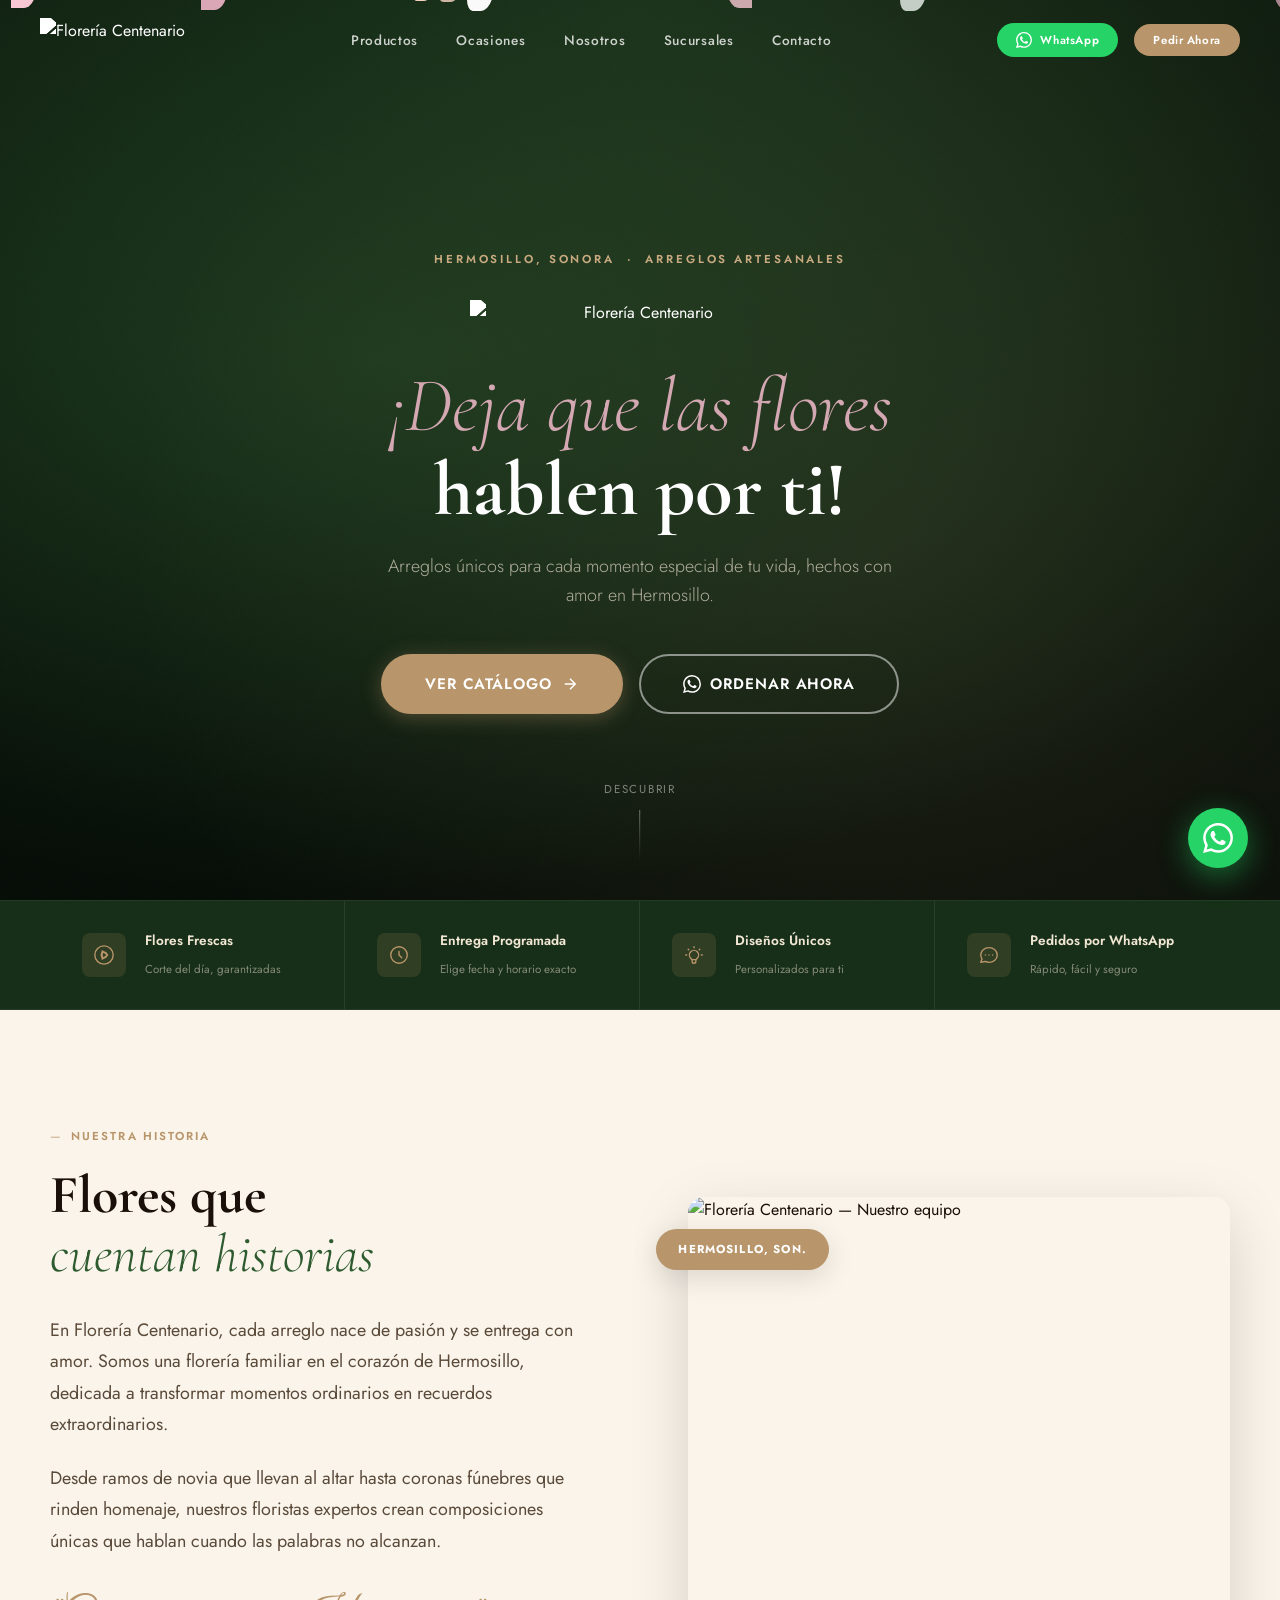
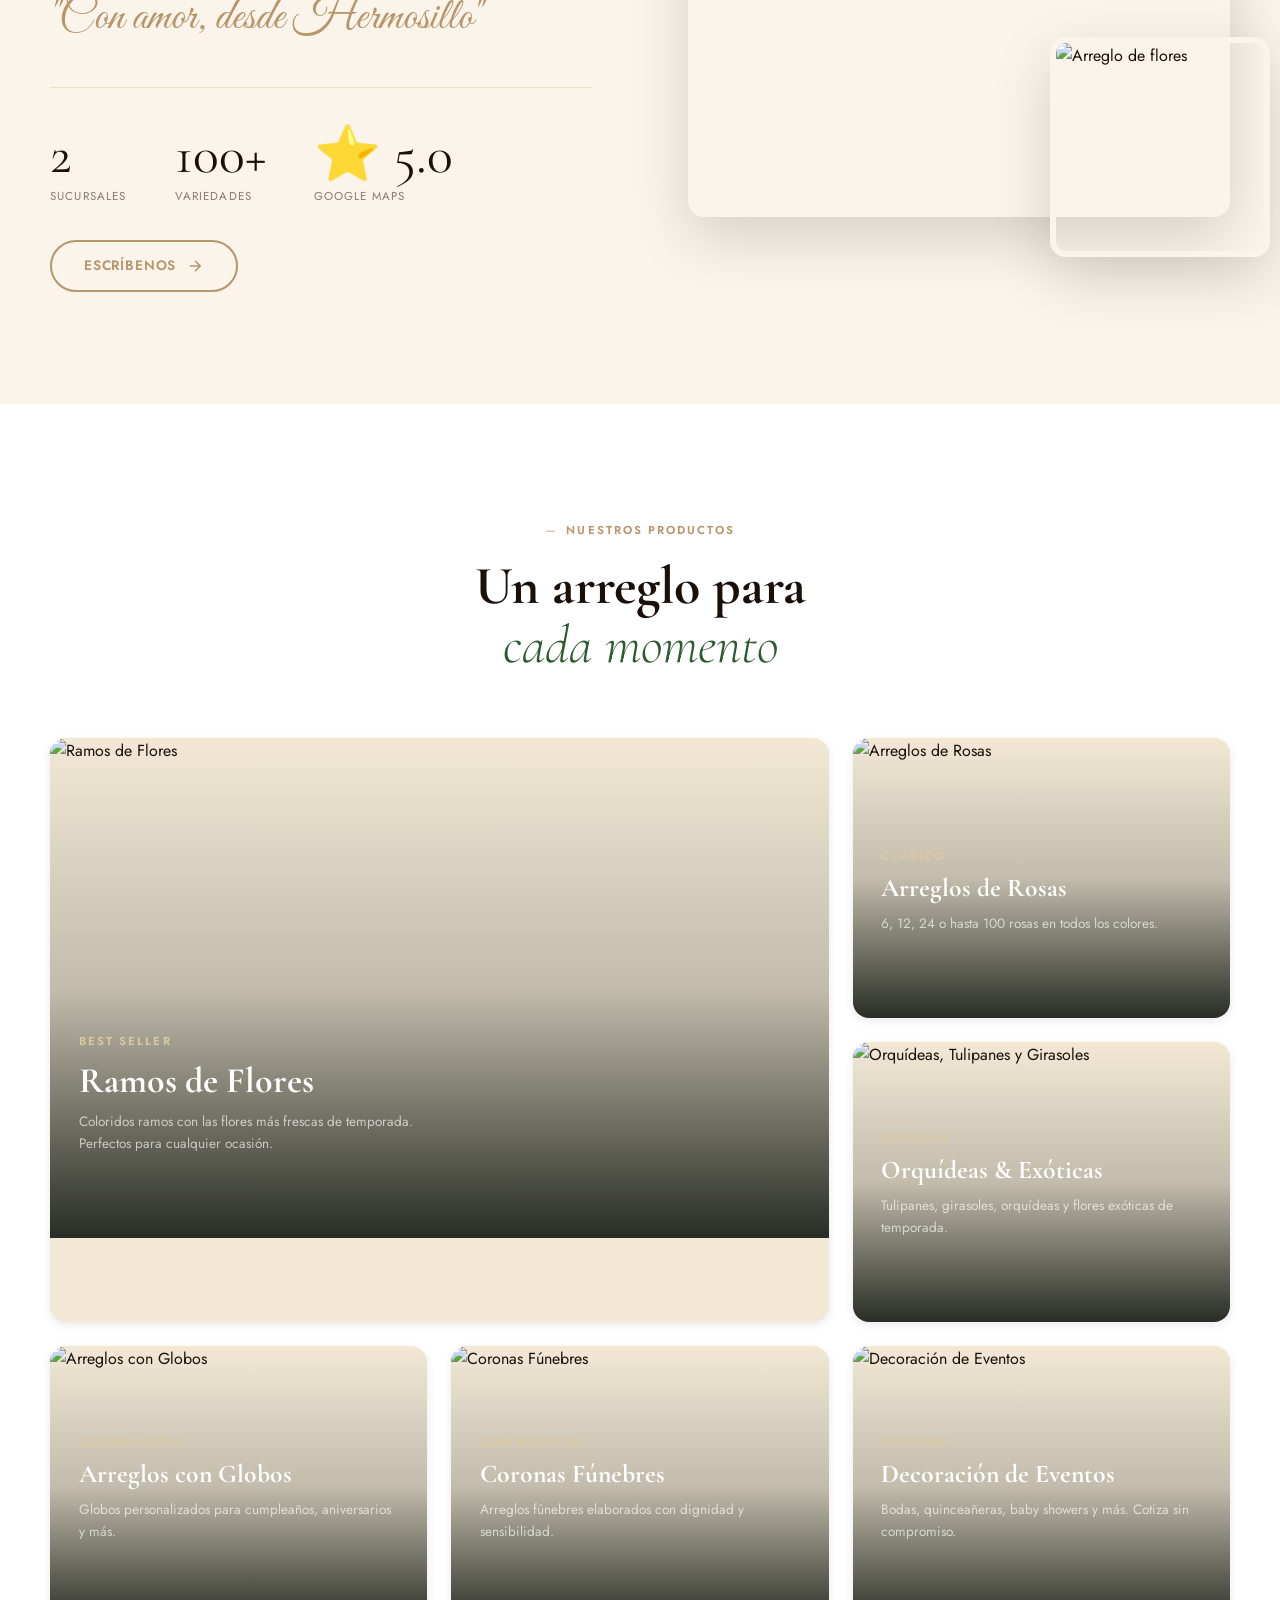
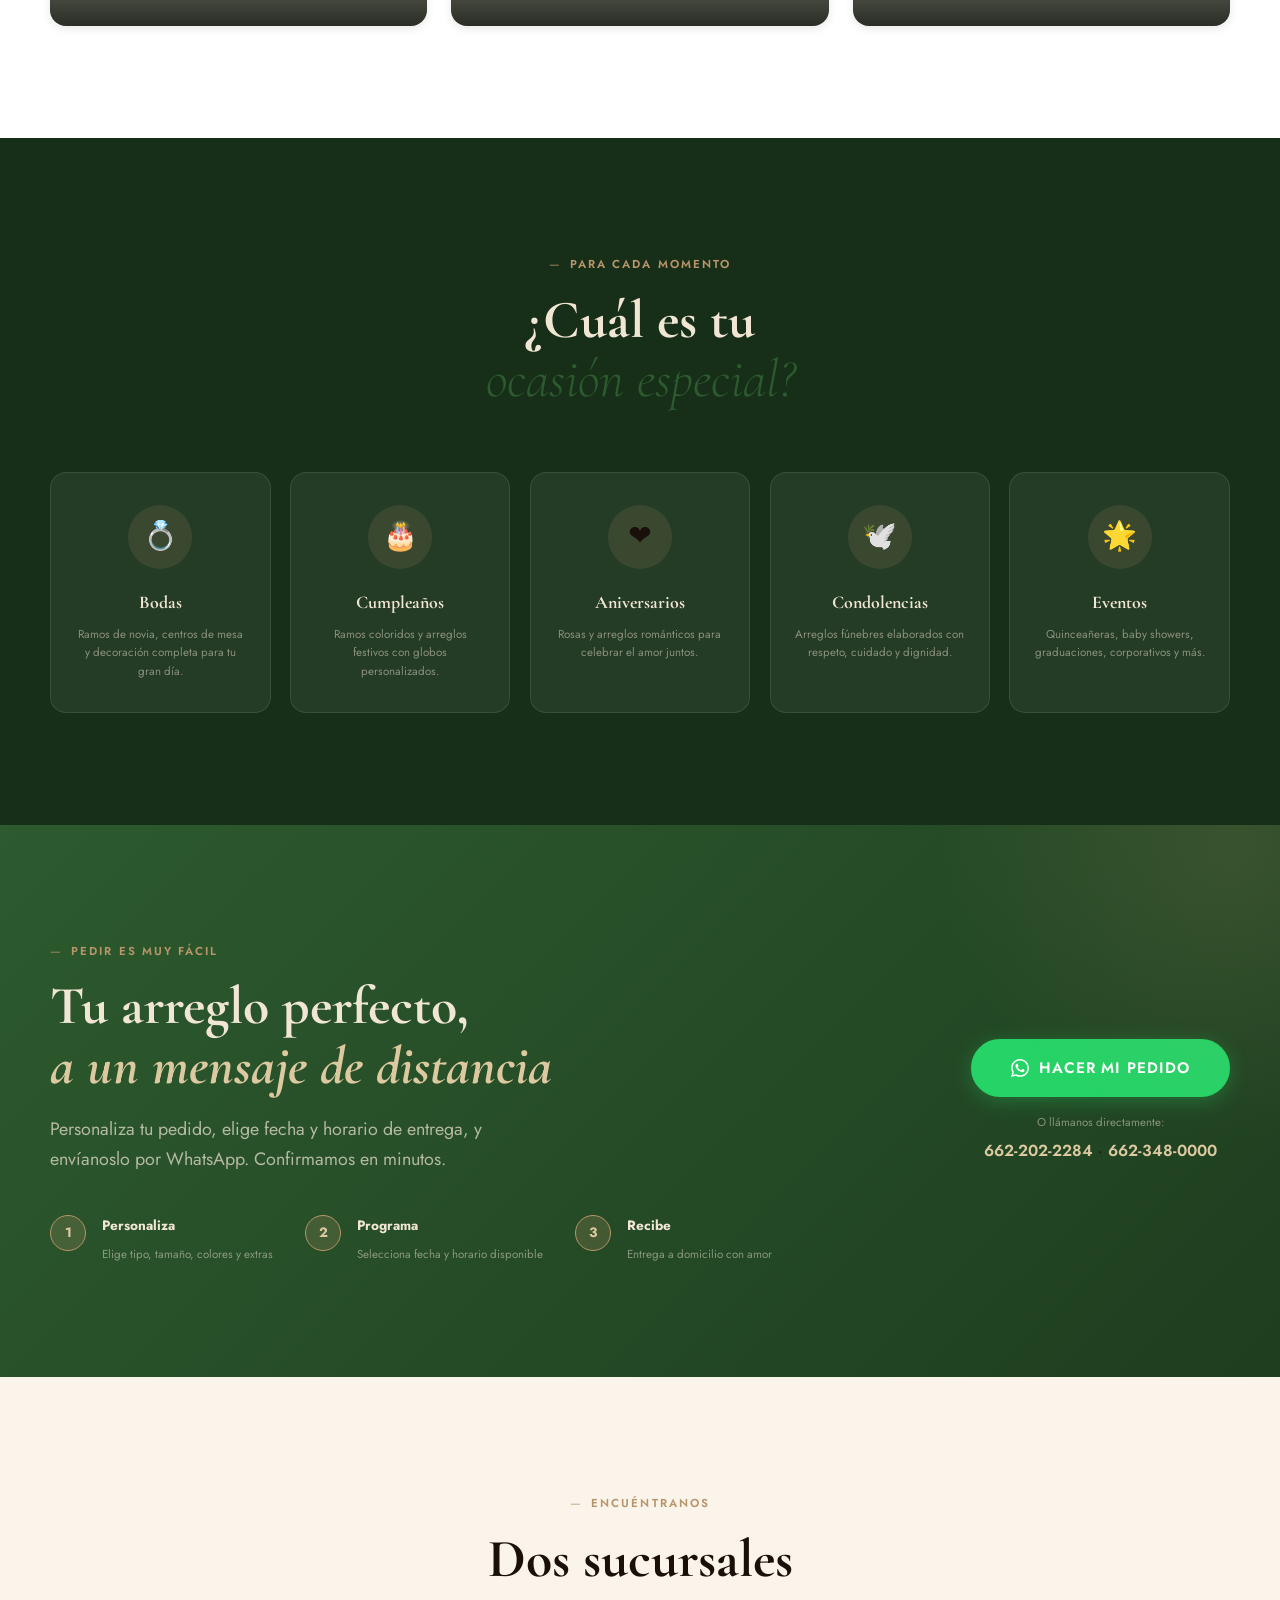
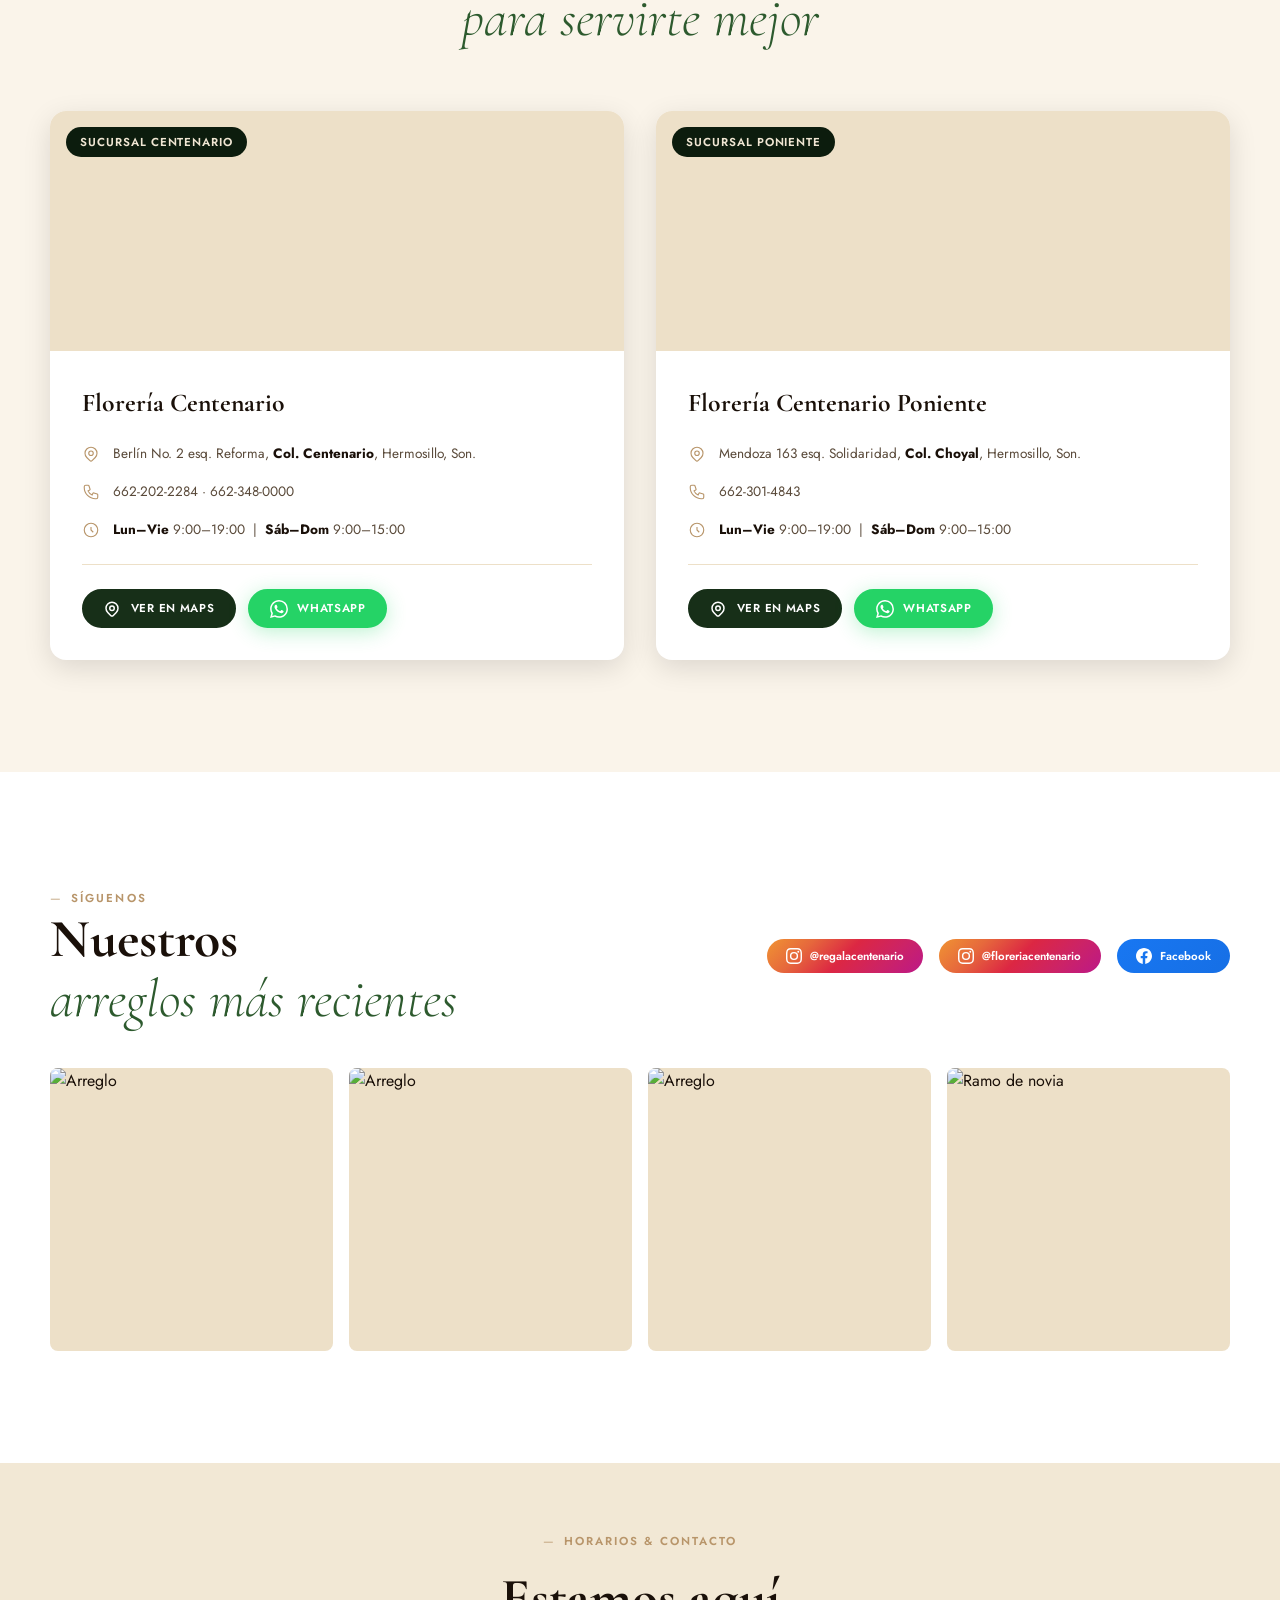
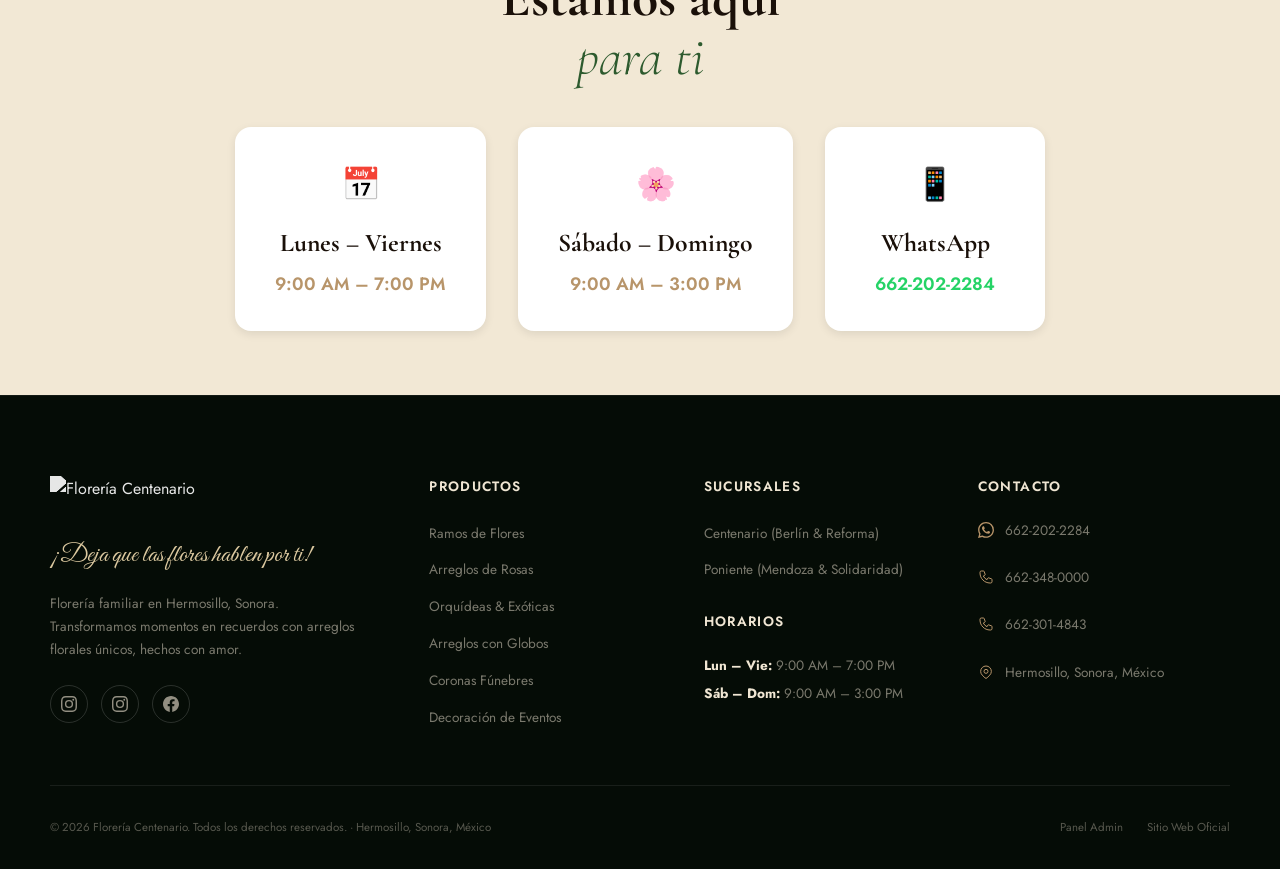
==== index.html @ 74867f80 "Build complete award-quality flower shop website for Florería Centenario Full-featured website for H" ====
<!DOCTYPE html>
<html lang="es">
<head>
  <meta charset="UTF-8">
  <meta name="viewport" content="width=device-width, initial-scale=1.0">
  <meta name="description" content="Florería Centenario — Las flores más hermosas de Hermosillo, Sonora. Ramos, arreglos florales, decoración de eventos y más. ¡Deja que las flores hablen por ti!">
  <meta property="og:title" content="Florería Centenario | Hermosillo, Sonora">
  <meta property="og:description" content="¡Deja que las flores hablen por ti! Pide tu arreglo por WhatsApp.">
  <meta property="og:image" content="https://floreriacentenario.com/wp-content/uploads/2025/05/Floreria-logo-NEGRO1-e1752784226134.png">
  <title>Florería Centenario | Hermosillo, Sonora · ¡Deja que las flores hablen por ti!</title>
  <link rel="preconnect" href="https://fonts.googleapis.com">
  <link rel="preconnect" href="https://fonts.gstatic.com" crossorigin>
  <link href="https://fonts.googleapis.com/css2?family=Cormorant+Garamond:ital,wght@0,300;0,400;0,500;0,600;1,300;1,400;1,500&family=Jost:wght@300;400;500;600&family=Great+Vibes&display=swap" rel="stylesheet">
  <link rel="stylesheet" href="assets/css/style.css">
  <link rel="stylesheet" href="assets/css/admin-panel.css">
</head>
<body>

<!-- ══ LOADER ══════════════════════════════════════════════════ -->
<div id="loader">
  <svg class="loader-flower" viewBox="-60 -60 120 120" xmlns="http://www.w3.org/2000/svg">
    <g>
      <ellipse cx="0" cy="-32" rx="10" ry="22" fill="#d4a8b2" opacity=".9" transform="rotate(0)"/>
      <ellipse cx="0" cy="-32" rx="10" ry="22" fill="#c49098" opacity=".85" transform="rotate(60)"/>
      <ellipse cx="0" cy="-32" rx="10" ry="22" fill="#d4a8b2" opacity=".9" transform="rotate(120)"/>
      <ellipse cx="0" cy="-32" rx="10" ry="22" fill="#c49098" opacity=".85" transform="rotate(180)"/>
      <ellipse cx="0" cy="-32" rx="10" ry="22" fill="#d4a8b2" opacity=".9" transform="rotate(240)"/>
      <ellipse cx="0" cy="-32" rx="10" ry="22" fill="#c49098" opacity=".85" transform="rotate(300)"/>
      <circle cx="0" cy="0" r="14" fill="#b8956a"/>
      <circle cx="0" cy="0" r="8" fill="#dcc9a0"/>
    </g>
  </svg>
  <p class="loader-text">Florería Centenario</p>
  <p class="loader-sub">Hermosillo, Sonora</p>
</div>

<!-- ══ MOBILE MENU ═════════════════════════════════════════════ -->
<div class="mobile-menu" id="mobile-menu">
  <nav>
    <a href="#catalog">Productos</a>
    <a href="#occasions">Ocasiones</a>
    <a href="#about">Nosotros</a>
    <a href="#locations">Sucursales</a>
    <a href="#contact">Contacto</a>
  </nav>
  <div class="mobile-menu-footer">
    <a href="https://wa.me/526622022284?text=¡Hola!%20Me%20gustaría%20hacer%20un%20pedido%20🌸" target="_blank" class="btn btn-wa">
      <svg viewBox="0 0 24 24" fill="currentColor"><path d="M17.472 14.382c-.297-.149-1.758-.867-2.03-.967-.273-.099-.471-.148-.67.15-.197.297-.767.966-.94 1.164-.173.199-.347.223-.644.075-.297-.15-1.255-.463-2.39-1.475-.883-.788-1.48-1.761-1.653-2.059-.173-.297-.018-.458.13-.606.134-.133.298-.347.446-.52.149-.174.198-.298.298-.497.099-.198.05-.371-.025-.52-.075-.149-.669-1.612-.916-2.207-.242-.579-.487-.5-.669-.51-.173-.008-.371-.01-.57-.01-.198 0-.52.074-.792.372-.272.297-1.04 1.016-1.04 2.479 0 1.462 1.065 2.875 1.213 3.074.149.198 2.096 3.2 5.077 4.487.709.306 1.262.489 1.694.625.712.227 1.36.195 1.871.118.571-.085 1.758-.719 2.006-1.413.248-.694.248-1.289.173-1.413-.074-.124-.272-.198-.57-.347m-5.421 7.403h-.004a9.87 9.87 0 01-5.031-1.378l-.361-.214-3.741.982.998-3.648-.235-.374a9.86 9.86 0 01-1.51-5.26c.001-5.45 4.436-9.884 9.888-9.884 2.64 0 5.122 1.03 6.988 2.898a9.825 9.825 0 012.893 6.994c-.003 5.45-4.437 9.884-9.885 9.884m8.413-18.297A11.815 11.815 0 0012.05 0C5.495 0 .16 5.335.157 11.892c0 2.096.547 4.142 1.588 5.945L.057 24l6.305-1.654a11.882 11.882 0 005.683 1.448h.005c6.554 0 11.89-5.335 11.893-11.893a11.821 11.821 0 00-3.48-8.413z"/></svg>
      Ordenar por WhatsApp
    </a>
  </div>
</div>

<!-- ══ NAVIGATION ══════════════════════════════════════════════ -->
<nav id="navbar">
  <a href="#hero" class="nav-brand">
    <img src="https://floreriacentenario.com/wp-content/uploads/2025/05/Floreria-logo-NEGRO1-e1752784226134.png"
         alt="Florería Centenario" class="nav-logo">
  </a>
  <ul class="nav-menu">
    <li><a href="#catalog">Productos</a></li>
    <li><a href="#occasions">Ocasiones</a></li>
    <li><a href="#about">Nosotros</a></li>
    <li><a href="#locations">Sucursales</a></li>
    <li><a href="#contact">Contacto</a></li>
  </ul>
  <div class="nav-actions">
    <a href="https://wa.me/526622022284?text=¡Hola!%20Me%20gustaría%20hacer%20un%20pedido%20🌸" target="_blank" class="nav-wa">
      <svg viewBox="0 0 24 24" fill="currentColor" width="16" height="16"><path d="M17.472 14.382c-.297-.149-1.758-.867-2.03-.967-.273-.099-.471-.148-.67.15-.197.297-.767.966-.94 1.164-.173.199-.347.223-.644.075-.297-.15-1.255-.463-2.39-1.475-.883-.788-1.48-1.761-1.653-2.059-.173-.297-.018-.458.13-.606.134-.133.298-.347.446-.52.149-.174.198-.298.298-.497.099-.198.05-.371-.025-.52-.075-.149-.669-1.612-.916-2.207-.242-.579-.487-.5-.669-.51-.173-.008-.371-.01-.57-.01-.198 0-.52.074-.792.372-.272.297-1.04 1.016-1.04 2.479 0 1.462 1.065 2.875 1.213 3.074.149.198 2.096 3.2 5.077 4.487.709.306 1.262.489 1.694.625.712.227 1.36.195 1.871.118.571-.085 1.758-.719 2.006-1.413.248-.694.248-1.289.173-1.413-.074-.124-.272-.198-.57-.347m-5.421 7.403h-.004a9.87 9.87 0 01-5.031-1.378l-.361-.214-3.741.982.998-3.648-.235-.374a9.86 9.86 0 01-1.51-5.26c.001-5.45 4.436-9.884 9.888-9.884 2.64 0 5.122 1.03 6.988 2.898a9.825 9.825 0 012.893 6.994c-.003 5.45-4.437 9.884-9.885 9.884m8.413-18.297A11.815 11.815 0 0012.05 0C5.495 0 .16 5.335.157 11.892c0 2.096.547 4.142 1.588 5.945L.057 24l6.305-1.654a11.882 11.882 0 005.683 1.448h.005c6.554 0 11.89-5.335 11.893-11.893a11.821 11.821 0 00-3.48-8.413z"/></svg>
      WhatsApp
    </a>
    <button class="nav-order-btn" onclick="openOrderModal('ramos')">Pedir Ahora</button>
    <button class="nav-hamburger" id="nav-hamburger" aria-label="Menú">
      <span></span><span></span><span></span>
    </button>
  </div>
</nav>

<!-- ══ HERO ════════════════════════════════════════════════════ -->
<section id="hero">
  <div class="hero-gradient"></div>
  <div class="hero-noise"></div>
  <div id="petals-canvas"></div>
  <div class="hero-content">
    <p class="hero-eyebrow">Hermosillo, Sonora &nbsp;·&nbsp; Arreglos Artesanales</p>
    <img src="https://floreriacentenario.com/wp-content/uploads/2025/05/Floreria-logo-NEGRO1-e1752784226134.png"
         alt="Florería Centenario" class="hero-logo">
    <h1 class="hero-tagline">
      <em>¡Deja que las flores</em><br>
      hablen por ti!
    </h1>
    <p class="hero-sub">Arreglos únicos para cada momento especial de tu vida, hechos con amor en Hermosillo.</p>
    <div class="hero-ctas">
      <a href="#catalog" class="btn btn-primary btn-lg">
        Ver Catálogo
        <svg viewBox="0 0 24 24" fill="none" stroke="currentColor" stroke-width="2"><path d="M5 12h14M12 5l7 7-7 7"/></svg>
      </a>
      <button onclick="openOrderModal('ramos')" class="btn btn-outline btn-lg">
        <svg viewBox="0 0 24 24" fill="currentColor"><path d="M17.472 14.382c-.297-.149-1.758-.867-2.03-.967-.273-.099-.471-.148-.67.15-.197.297-.767.966-.94 1.164-.173.199-.347.223-.644.075-.297-.15-1.255-.463-2.39-1.475-.883-.788-1.48-1.761-1.653-2.059-.173-.297-.018-.458.13-.606.134-.133.298-.347.446-.52.149-.174.198-.298.298-.497.099-.198.05-.371-.025-.52-.075-.149-.669-1.612-.916-2.207-.242-.579-.487-.5-.669-.51-.173-.008-.371-.01-.57-.01-.198 0-.52.074-.792.372-.272.297-1.04 1.016-1.04 2.479 0 1.462 1.065 2.875 1.213 3.074.149.198 2.096 3.2 5.077 4.487.709.306 1.262.489 1.694.625.712.227 1.36.195 1.871.118.571-.085 1.758-.719 2.006-1.413.248-.694.248-1.289.173-1.413-.074-.124-.272-.198-.57-.347m-5.421 7.403h-.004a9.87 9.87 0 01-5.031-1.378l-.361-.214-3.741.982.998-3.648-.235-.374a9.86 9.86 0 01-1.51-5.26c.001-5.45 4.436-9.884 9.888-9.884 2.64 0 5.122 1.03 6.988 2.898a9.825 9.825 0 012.893 6.994c-.003 5.45-4.437 9.884-9.885 9.884m8.413-18.297A11.815 11.815 0 0012.05 0C5.495 0 .16 5.335.157 11.892c0 2.096.547 4.142 1.588 5.945L.057 24l6.305-1.654a11.882 11.882 0 005.683 1.448h.005c6.554 0 11.89-5.335 11.893-11.893a11.821 11.821 0 00-3.48-8.413z"/></svg>
        Ordenar Ahora
      </button>
    </div>
  </div>
  <div class="hero-scroll">
    <span>Descubrir</span>
    <div class="scroll-line"></div>
  </div>
</section>

<!-- ══ PROMISE BAR ══════════════════════════════════════════════ -->
<section id="promise">
  <div class="promise-grid container">
    <div class="promise-item" data-reveal="up">
      <div class="promise-icon">
        <svg viewBox="0 0 24 24" fill="none" stroke="currentColor" stroke-width="1.5"><path d="M12 2C6.48 2 2 6.48 2 12s4.48 10 10 10 10-4.48 10-10S17.52 2 12 2zm-2 14.5v-9l6 4.5-6 4.5z" stroke-linecap="round" stroke-linejoin="round"/><circle cx="12" cy="12" r="3"/></svg>
      </div>
      <div class="promise-text">
        <strong>Flores Frescas</strong>
        <span>Corte del día, garantizadas</span>
      </div>
    </div>
    <div class="promise-item" data-reveal="up" data-delay="2">
      <div class="promise-icon">
        <svg viewBox="0 0 24 24" fill="none" stroke="currentColor" stroke-width="1.5"><path d="M12 8v4l3 3m6-3a9 9 0 11-18 0 9 9 0 0118 0z" stroke-linecap="round" stroke-linejoin="round"/></svg>
      </div>
      <div class="promise-text">
        <strong>Entrega Programada</strong>
        <span>Elige fecha y horario exacto</span>
      </div>
    </div>
    <div class="promise-item" data-reveal="up" data-delay="3">
      <div class="promise-icon">
        <svg viewBox="0 0 24 24" fill="none" stroke="currentColor" stroke-width="1.5"><path d="M9.663 17h4.673M12 3v1m6.364 1.636l-.707.707M21 12h-1M4 12H3m3.343-5.657l-.707-.707m2.828 9.9a5 5 0 117.072 0l-.548.547A3.374 3.374 0 0014 18.469V19a2 2 0 11-4 0v-.531c0-.895-.356-1.754-.988-2.386l-.548-.547z" stroke-linecap="round" stroke-linejoin="round"/></svg>
      </div>
      <div class="promise-text">
        <strong>Diseños Únicos</strong>
        <span>Personalizados para ti</span>
      </div>
    </div>
    <div class="promise-item" data-reveal="up" data-delay="4">
      <div class="promise-icon">
        <svg viewBox="0 0 24 24" fill="none" stroke="currentColor" stroke-width="1.5"><path d="M8 12h.01M12 12h.01M16 12h.01M21 12c0 4.418-4.03 8-9 8a9.863 9.863 0 01-4.255-.949L3 20l1.395-3.72C3.512 15.042 3 13.574 3 12c0-4.418 4.03-8 9-8s9 3.582 9 8z" stroke-linecap="round" stroke-linejoin="round"/></svg>
      </div>
      <div class="promise-text">
        <strong>Pedidos por WhatsApp</strong>
        <span>Rápido, fácil y seguro</span>
      </div>
    </div>
  </div>
</section>

<!-- ══ ABOUT ════════════════════════════════════════════════════ -->
<section id="about">
  <div class="container">
    <div class="about-inner">
      <div class="about-text">
        <span class="eyebrow" data-reveal="up">Nuestra Historia</span>
        <h2 class="about-title" data-reveal="up" data-delay="2">
          Flores que<br><em>cuentan historias</em>
        </h2>
        <p class="about-body" data-reveal="up" data-delay="3">
          En Florería Centenario, cada arreglo nace de pasión y se entrega con amor. Somos una florería familiar en el corazón de Hermosillo, dedicada a transformar momentos ordinarios en recuerdos extraordinarios.
        </p>
        <p class="about-body" data-reveal="up" data-delay="4">
          Desde ramos de novia que llevan al altar hasta coronas fúnebres que rinden homenaje, nuestros floristas expertos crean composiciones únicas que hablan cuando las palabras no alcanzan.
        </p>
        <p class="about-quote" data-reveal="up" data-delay="5">"Con amor, desde Hermosillo"</p>
        <div class="stats-row" data-reveal="up" data-delay="6">
          <div class="stat-item">
            <span class="stat-num">2</span>
            <span class="stat-label">Sucursales</span>
          </div>
          <div class="stat-item">
            <span class="stat-num">100+</span>
            <span class="stat-label">Variedades</span>
          </div>
          <div class="stat-item">
            <span class="stat-num">⭐ 5.0</span>
            <span class="stat-label">Google Maps</span>
          </div>
        </div>
        <a href="https://wa.me/526622022284?text=¡Hola!%20Me%20gustaría%20saber%20más%20de%20Florería%20Centenario" target="_blank"
           class="btn btn-ghost" style="margin-top:2rem" data-reveal="up" data-delay="6">
          Escríbenos
          <svg viewBox="0 0 24 24" fill="none" stroke="currentColor" stroke-width="2"><path d="M5 12h14M12 5l7 7-7 7"/></svg>
        </a>
      </div>
      <div class="about-image-wrap" data-reveal="right">
        <img src="https://source.unsplash.com/featured/600x720/?florist,flowers,shop"
             alt="Florería Centenario — Nuestro equipo" class="about-img-main">
        <div class="about-badge">Hermosillo, Son.</div>
        <img src="https://source.unsplash.com/featured/300x300/?rose,bouquet,pink"
             alt="Arreglo de flores" class="about-img-accent">
      </div>
    </div>
  </div>
</section>

<!-- ══ CATALOG ══════════════════════════════════════════════════ -->
<section id="catalog">
  <div class="container">
    <div class="section-header">
      <span class="eyebrow" data-reveal="fade">Nuestros Productos</span>
      <h2 class="section-title" data-reveal="up" data-delay="2">
        Un arreglo para<br><em>cada momento</em>
      </h2>
    </div>
    <div class="catalog-grid">

      <!-- Featured: Ramos -->
      <div class="catalog-card featured" data-reveal="scale">
        <div class="card-img-wrap">
          <img src="https://source.unsplash.com/featured/900x900/?colorful,flower,bouquet"
               alt="Ramos de Flores" loading="lazy">
          <div class="card-overlay">
            <span class="card-cat">Best Seller</span>
            <h3 class="card-title">Ramos de Flores</h3>
            <p class="card-desc">Coloridos ramos con las flores más frescas de temporada. Perfectos para cualquier ocasión.</p>
            <button class="card-cta" data-order-product="ramos">
              Personalizar & Ordenar
              <svg viewBox="0 0 24 24" fill="none" stroke="currentColor" stroke-width="2"><path d="M5 12h14M12 5l7 7-7 7"/></svg>
            </button>
          </div>
        </div>
      </div>

      <!-- Rosas -->
      <div class="catalog-card" data-reveal="up" data-delay="2">
        <div class="card-img-wrap">
          <img src="https://source.unsplash.com/featured/600x600/?red,roses,romantic"
               alt="Arreglos de Rosas" loading="lazy">
          <div class="card-overlay">
            <span class="card-cat">Clásico</span>
            <h3 class="card-title">Arreglos de Rosas</h3>
            <p class="card-desc">6, 12, 24 o hasta 100 rosas en todos los colores.</p>
            <button class="card-cta" data-order-product="rosas">
              Personalizar & Ordenar
              <svg viewBox="0 0 24 24" fill="none" stroke="currentColor" stroke-width="2"><path d="M5 12h14M12 5l7 7-7 7"/></svg>
            </button>
          </div>
        </div>
      </div>

      <!-- Exóticas -->
      <div class="catalog-card" data-reveal="up" data-delay="3">
        <div class="card-img-wrap">
          <img src="https://source.unsplash.com/featured/600x600/?orchid,tulip,sunflower"
               alt="Orquídeas, Tulipanes y Girasoles" loading="lazy">
          <div class="card-overlay">
            <span class="card-cat">Especial</span>
            <h3 class="card-title">Orquídeas & Exóticas</h3>
            <p class="card-desc">Tulipanes, girasoles, orquídeas y flores exóticas de temporada.</p>
            <button class="card-cta" data-order-product="exoticas">
              Personalizar & Ordenar
              <svg viewBox="0 0 24 24" fill="none" stroke="currentColor" stroke-width="2"><path d="M5 12h14M12 5l7 7-7 7"/></svg>
            </button>
          </div>
        </div>
      </div>

      <!-- Globos -->
      <div class="catalog-card" data-reveal="up" data-delay="2">
        <div class="card-img-wrap">
          <img src="https://source.unsplash.com/featured/600x600/?balloon,flowers,celebration"
               alt="Arreglos con Globos" loading="lazy">
          <div class="card-overlay">
            <span class="card-cat">Celebración</span>
            <h3 class="card-title">Arreglos con Globos</h3>
            <p class="card-desc">Globos personalizados para cumpleaños, aniversarios y más.</p>
            <button class="card-cta" data-order-product="globos">
              Personalizar & Ordenar
              <svg viewBox="0 0 24 24" fill="none" stroke="currentColor" stroke-width="2"><path d="M5 12h14M12 5l7 7-7 7"/></svg>
            </button>
          </div>
        </div>
      </div>

      <!-- Coronas -->
      <div class="catalog-card" data-reveal="up" data-delay="3">
        <div class="card-img-wrap">
          <img src="https://source.unsplash.com/featured/600x600/?white,flowers,wreath,memorial"
               alt="Coronas Fúnebres" loading="lazy">
          <div class="card-overlay">
            <span class="card-cat">Con respeto</span>
            <h3 class="card-title">Coronas Fúnebres</h3>
            <p class="card-desc">Arreglos fúnebres elaborados con dignidad y sensibilidad.</p>
            <button class="card-cta" data-order-product="coronas">
              Personalizar & Ordenar
              <svg viewBox="0 0 24 24" fill="none" stroke="currentColor" stroke-width="2"><path d="M5 12h14M12 5l7 7-7 7"/></svg>
            </button>
          </div>
        </div>
      </div>

      <!-- Eventos -->
      <div class="catalog-card" data-reveal="up" data-delay="4">
        <div class="card-img-wrap">
          <img src="https://source.unsplash.com/featured/600x600/?wedding,flowers,decoration,event"
               alt="Decoración de Eventos" loading="lazy">
          <div class="card-overlay">
            <span class="card-cat">Eventos</span>
            <h3 class="card-title">Decoración de Eventos</h3>
            <p class="card-desc">Bodas, quinceañeras, baby showers y más. Cotiza sin compromiso.</p>
            <button class="card-cta" data-order-product="eventos">
              Personalizar & Ordenar
              <svg viewBox="0 0 24 24" fill="none" stroke="currentColor" stroke-width="2"><path d="M5 12h14M12 5l7 7-7 7"/></svg>
            </button>
          </div>
        </div>
      </div>

    </div><!-- /catalog-grid -->
  </div>
</section>

<!-- ══ OCCASIONS ════════════════════════════════════════════════ -->
<section id="occasions">
  <div class="container">
    <div class="section-header">
      <span class="eyebrow" data-reveal="fade">Para cada momento</span>
      <h2 class="section-title" data-reveal="up" data-delay="2">
        ¿Cuál es tu<br><em>ocasión especial?</em>
      </h2>
    </div>
    <div class="occasions-grid">
      <div class="occasion-card" data-reveal="up" data-delay="1" onclick="openOrderModal('ramos')">
        <div class="occasion-icon">💍</div>
        <h3 class="occasion-title">Bodas</h3>
        <p class="occasion-desc">Ramos de novia, centros de mesa y decoración completa para tu gran día.</p>
      </div>
      <div class="occasion-card" data-reveal="up" data-delay="2" onclick="openOrderModal('ramos')">
        <div class="occasion-icon">🎂</div>
        <h3 class="occasion-title">Cumpleaños</h3>
        <p class="occasion-desc">Ramos coloridos y arreglos festivos con globos personalizados.</p>
      </div>
      <div class="occasion-card" data-reveal="up" data-delay="3" onclick="openOrderModal('rosas')">
        <div class="occasion-icon">❤️</div>
        <h3 class="occasion-title">Aniversarios</h3>
        <p class="occasion-desc">Rosas y arreglos románticos para celebrar el amor juntos.</p>
      </div>
      <div class="occasion-card" data-reveal="up" data-delay="4" onclick="openOrderModal('coronas')">
        <div class="occasion-icon">🕊️</div>
        <h3 class="occasion-title">Condolencias</h3>
        <p class="occasion-desc">Arreglos fúnebres elaborados con respeto, cuidado y dignidad.</p>
      </div>
      <div class="occasion-card" data-reveal="up" data-delay="5" onclick="openOrderModal('eventos')">
        <div class="occasion-icon">🌟</div>
        <h3 class="occasion-title">Eventos</h3>
        <p class="occasion-desc">Quinceañeras, baby showers, graduaciones, corporativos y más.</p>
      </div>
    </div>
  </div>
</section>

<!-- ══ ORDER CTA ════════════════════════════════════════════════ -->
<section id="order-cta">
  <div class="container">
    <div class="order-cta-inner">
      <div class="order-cta-text">
        <span class="eyebrow" data-reveal="up">Pedir es muy fácil</span>
        <h2 class="order-cta-title" data-reveal="up" data-delay="2">
          Tu arreglo perfecto,<br><em>a un mensaje de distancia</em>
        </h2>
        <p class="order-cta-body" data-reveal="up" data-delay="3">
          Personaliza tu pedido, elige fecha y horario de entrega, y envíanoslo por WhatsApp. Confirmamos en minutos.
        </p>
        <div class="order-steps" data-reveal="up" data-delay="4">
          <div class="order-step">
            <div class="step-num">1</div>
            <div class="step-text">
              <strong>Personaliza</strong>
              <span>Elige tipo, tamaño, colores y extras</span>
            </div>
          </div>
          <div class="order-step">
            <div class="step-num">2</div>
            <div class="step-text">
              <strong>Programa</strong>
              <span>Selecciona fecha y horario disponible</span>
            </div>
          </div>
          <div class="order-step">
            <div class="step-num">3</div>
            <div class="step-text">
              <strong>Recibe</strong>
              <span>Entrega a domicilio con amor</span>
            </div>
          </div>
        </div>
      </div>
      <div class="order-cta-action" data-reveal="scale" data-delay="3">
        <button onclick="openOrderModal('ramos')" class="btn btn-wa">
          <svg viewBox="0 0 24 24" fill="currentColor" width="20" height="20"><path d="M17.472 14.382c-.297-.149-1.758-.867-2.03-.967-.273-.099-.471-.148-.67.15-.197.297-.767.966-.94 1.164-.173.199-.347.223-.644.075-.297-.15-1.255-.463-2.39-1.475-.883-.788-1.48-1.761-1.653-2.059-.173-.297-.018-.458.13-.606.134-.133.298-.347.446-.52.149-.174.198-.298.298-.497.099-.198.05-.371-.025-.52-.075-.149-.669-1.612-.916-2.207-.242-.579-.487-.5-.669-.51-.173-.008-.371-.01-.57-.01-.198 0-.52.074-.792.372-.272.297-1.04 1.016-1.04 2.479 0 1.462 1.065 2.875 1.213 3.074.149.198 2.096 3.2 5.077 4.487.709.306 1.262.489 1.694.625.712.227 1.36.195 1.871.118.571-.085 1.758-.719 2.006-1.413.248-.694.248-1.289.173-1.413-.074-.124-.272-.198-.57-.347m-5.421 7.403h-.004a9.87 9.87 0 01-5.031-1.378l-.361-.214-3.741.982.998-3.648-.235-.374a9.86 9.86 0 01-1.51-5.26c.001-5.45 4.436-9.884 9.888-9.884 2.64 0 5.122 1.03 6.988 2.898a9.825 9.825 0 012.893 6.994c-.003 5.45-4.437 9.884-9.885 9.884m8.413-18.297A11.815 11.815 0 0012.05 0C5.495 0 .16 5.335.157 11.892c0 2.096.547 4.142 1.588 5.945L.057 24l6.305-1.654a11.882 11.882 0 005.683 1.448h.005c6.554 0 11.89-5.335 11.893-11.893a11.821 11.821 0 00-3.48-8.413z"/></svg>
          Hacer mi Pedido
        </button>
        <div class="order-phones">
          <p>O llámanos directamente:</p>
          <a href="tel:+526622022284">662-202-2284</a> · <a href="tel:+526623480000">662-348-0000</a>
        </div>
      </div>
    </div>
  </div>
</section>

<!-- ══ LOCATIONS ════════════════════════════════════════════════ -->
<section id="locations">
  <div class="container">
    <div class="section-header">
      <span class="eyebrow" data-reveal="fade">Encuéntranos</span>
      <h2 class="section-title" data-reveal="up" data-delay="2">
        Dos sucursales<br><em>para servirte mejor</em>
      </h2>
    </div>
    <div class="locations-grid">

      <!-- Sucursal Centenario -->
      <div class="location-card" data-reveal="left">
        <div class="location-map">
          <span class="location-tag">Sucursal Centenario</span>
          <iframe
            src="https://www.google.com/maps?q=Berlín+2+esquina+Reforma,+Colonia+Centenario,+Hermosillo,+Sonora&output=embed"
            title="Florería Centenario — Sucursal Centenario"
            allowfullscreen loading="lazy"
            referrerpolicy="no-referrer-when-downgrade">
          </iframe>
        </div>
        <div class="location-body">
          <h3 class="location-name">Florería Centenario</h3>
          <div class="location-detail">
            <svg viewBox="0 0 24 24" fill="none" stroke="currentColor" stroke-width="1.5"><path d="M17.657 16.657L13.414 20.9a1.998 1.998 0 01-2.827 0l-4.244-4.243a8 8 0 1111.314 0z"/><path d="M15 11a3 3 0 11-6 0 3 3 0 016 0z"/></svg>
            <span>Berlín No. 2 esq. Reforma, <strong>Col. Centenario</strong>, Hermosillo, Son.</span>
          </div>
          <div class="location-detail">
            <svg viewBox="0 0 24 24" fill="none" stroke="currentColor" stroke-width="1.5"><path d="M3 5a2 2 0 012-2h3.28a1 1 0 01.948.684l1.498 4.493a1 1 0 01-.502 1.21l-2.257 1.13a11.042 11.042 0 005.516 5.516l1.13-2.257a1 1 0 011.21-.502l4.493 1.498a1 1 0 01.684.949V19a2 2 0 01-2 2h-1C9.716 21 3 14.284 3 6V5z"/></svg>
            <span><a href="tel:+526622022284">662-202-2284</a> · <a href="tel:+526623480000">662-348-0000</a></span>
          </div>
          <div class="location-detail">
            <svg viewBox="0 0 24 24" fill="none" stroke="currentColor" stroke-width="1.5"><path d="M12 8v4l3 3m6-3a9 9 0 11-18 0 9 9 0 0118 0z"/></svg>
            <span><strong>Lun–Vie</strong> 9:00–19:00 &nbsp;|&nbsp; <strong>Sáb–Dom</strong> 9:00–15:00</span>
          </div>
          <div class="location-actions">
            <a href="https://maps.google.com/?q=Berlín+2+esquina+Reforma,+Colonia+Centenario,+Hermosillo,+Sonora"
               target="_blank" class="btn btn-dark btn-sm">
              <svg viewBox="0 0 24 24" fill="none" stroke="currentColor" stroke-width="2" width="14" height="14"><path d="M17.657 16.657L13.414 20.9a1.998 1.998 0 01-2.827 0l-4.244-4.243a8 8 0 1111.314 0z"/><path d="M15 11a3 3 0 11-6 0 3 3 0 016 0z"/></svg>
              Ver en Maps
            </a>
            <a href="https://wa.me/526622022284?text=¡Hola!%20Estoy%20cerca%20de%20la%20sucursal%20Centenario%20y%20me%20gustaría%20hacer%20un%20pedido%20🌸"
               target="_blank" class="btn btn-wa btn-sm">
              <svg viewBox="0 0 24 24" fill="currentColor" width="14" height="14"><path d="M17.472 14.382c-.297-.149-1.758-.867-2.03-.967-.273-.099-.471-.148-.67.15-.197.297-.767.966-.94 1.164-.173.199-.347.223-.644.075-.297-.15-1.255-.463-2.39-1.475-.883-.788-1.48-1.761-1.653-2.059-.173-.297-.018-.458.13-.606.134-.133.298-.347.446-.52.149-.174.198-.298.298-.497.099-.198.05-.371-.025-.52-.075-.149-.669-1.612-.916-2.207-.242-.579-.487-.5-.669-.51-.173-.008-.371-.01-.57-.01-.198 0-.52.074-.792.372-.272.297-1.04 1.016-1.04 2.479 0 1.462 1.065 2.875 1.213 3.074.149.198 2.096 3.2 5.077 4.487.709.306 1.262.489 1.694.625.712.227 1.36.195 1.871.118.571-.085 1.758-.719 2.006-1.413.248-.694.248-1.289.173-1.413-.074-.124-.272-.198-.57-.347m-5.421 7.403h-.004a9.87 9.87 0 01-5.031-1.378l-.361-.214-3.741.982.998-3.648-.235-.374a9.86 9.86 0 01-1.51-5.26c.001-5.45 4.436-9.884 9.888-9.884 2.64 0 5.122 1.03 6.988 2.898a9.825 9.825 0 012.893 6.994c-.003 5.45-4.437 9.884-9.885 9.884m8.413-18.297A11.815 11.815 0 0012.05 0C5.495 0 .16 5.335.157 11.892c0 2.096.547 4.142 1.588 5.945L.057 24l6.305-1.654a11.882 11.882 0 005.683 1.448h.005c6.554 0 11.89-5.335 11.893-11.893a11.821 11.821 0 00-3.48-8.413z"/></svg>
              WhatsApp
            </a>
          </div>
        </div>
      </div>

      <!-- Sucursal Poniente -->
      <div class="location-card" data-reveal="right">
        <div class="location-map">
          <span class="location-tag">Sucursal Poniente</span>
          <iframe
            src="https://www.google.com/maps?q=Mendoza+163+esquina+Solidaridad,+Colonia+Choyal,+Hermosillo,+Sonora&output=embed"
            title="Florería Centenario — Sucursal Poniente"
            allowfullscreen loading="lazy"
            referrerpolicy="no-referrer-when-downgrade">
          </iframe>
        </div>
        <div class="location-body">
          <h3 class="location-name">Florería Centenario Poniente</h3>
          <div class="location-detail">
            <svg viewBox="0 0 24 24" fill="none" stroke="currentColor" stroke-width="1.5"><path d="M17.657 16.657L13.414 20.9a1.998 1.998 0 01-2.827 0l-4.244-4.243a8 8 0 1111.314 0z"/><path d="M15 11a3 3 0 11-6 0 3 3 0 016 0z"/></svg>
            <span>Mendoza 163 esq. Solidaridad, <strong>Col. Choyal</strong>, Hermosillo, Son.</span>
          </div>
          <div class="location-detail">
            <svg viewBox="0 0 24 24" fill="none" stroke="currentColor" stroke-width="1.5"><path d="M3 5a2 2 0 012-2h3.28a1 1 0 01.948.684l1.498 4.493a1 1 0 01-.502 1.21l-2.257 1.13a11.042 11.042 0 005.516 5.516l1.13-2.257a1 1 0 011.21-.502l4.493 1.498a1 1 0 01.684.949V19a2 2 0 01-2 2h-1C9.716 21 3 14.284 3 6V5z"/></svg>
            <span><a href="tel:+526623014843">662-301-4843</a></span>
          </div>
          <div class="location-detail">
            <svg viewBox="0 0 24 24" fill="none" stroke="currentColor" stroke-width="1.5"><path d="M12 8v4l3 3m6-3a9 9 0 11-18 0 9 9 0 0118 0z"/></svg>
            <span><strong>Lun–Vie</strong> 9:00–19:00 &nbsp;|&nbsp; <strong>Sáb–Dom</strong> 9:00–15:00</span>
          </div>
          <div class="location-actions">
            <a href="https://maps.google.com/?q=Mendoza+163+esquina+Solidaridad,+Colonia+Choyal,+Hermosillo,+Sonora"
               target="_blank" class="btn btn-dark btn-sm">
              <svg viewBox="0 0 24 24" fill="none" stroke="currentColor" stroke-width="2" width="14" height="14"><path d="M17.657 16.657L13.414 20.9a1.998 1.998 0 01-2.827 0l-4.244-4.243a8 8 0 1111.314 0z"/><path d="M15 11a3 3 0 11-6 0 3 3 0 016 0z"/></svg>
              Ver en Maps
            </a>
            <a href="https://wa.me/526622022284?text=¡Hola!%20Estoy%20cerca%20de%20la%20sucursal%20Poniente%20y%20me%20gustaría%20hacer%20un%20pedido%20🌸"
               target="_blank" class="btn btn-wa btn-sm">
              <svg viewBox="0 0 24 24" fill="currentColor" width="14" height="14"><path d="M17.472 14.382c-.297-.149-1.758-.867-2.03-.967-.273-.099-.471-.148-.67.15-.197.297-.767.966-.94 1.164-.173.199-.347.223-.644.075-.297-.15-1.255-.463-2.39-1.475-.883-.788-1.48-1.761-1.653-2.059-.173-.297-.018-.458.13-.606.134-.133.298-.347.446-.52.149-.174.198-.298.298-.497.099-.198.05-.371-.025-.52-.075-.149-.669-1.612-.916-2.207-.242-.579-.487-.5-.669-.51-.173-.008-.371-.01-.57-.01-.198 0-.52.074-.792.372-.272.297-1.04 1.016-1.04 2.479 0 1.462 1.065 2.875 1.213 3.074.149.198 2.096 3.2 5.077 4.487.709.306 1.262.489 1.694.625.712.227 1.36.195 1.871.118.571-.085 1.758-.719 2.006-1.413.248-.694.248-1.289.173-1.413-.074-.124-.272-.198-.57-.347m-5.421 7.403h-.004a9.87 9.87 0 01-5.031-1.378l-.361-.214-3.741.982.998-3.648-.235-.374a9.86 9.86 0 01-1.51-5.26c.001-5.45 4.436-9.884 9.888-9.884 2.64 0 5.122 1.03 6.988 2.898a9.825 9.825 0 012.893 6.994c-.003 5.45-4.437 9.884-9.885 9.884m8.413-18.297A11.815 11.815 0 0012.05 0C5.495 0 .16 5.335.157 11.892c0 2.096.547 4.142 1.588 5.945L.057 24l6.305-1.654a11.882 11.882 0 005.683 1.448h.005c6.554 0 11.89-5.335 11.893-11.893a11.821 11.821 0 00-3.48-8.413z"/></svg>
              WhatsApp
            </a>
          </div>
        </div>
      </div>

    </div>
  </div>
</section>

<!-- ══ GALLERY / SOCIAL ══════════════════════════════════════════ -->
<section id="gallery">
  <div class="container">
    <div class="gallery-header">
      <div>
        <span class="eyebrow" data-reveal="fade">Síguenos</span>
        <h2 class="section-title" style="text-align:left" data-reveal="up" data-delay="2">
          Nuestros<br><em>arreglos más recientes</em>
        </h2>
      </div>
      <div class="gallery-handles" data-reveal="right">
        <a href="https://www.instagram.com/regalacentenario" target="_blank" class="ig-handle">
          <svg viewBox="0 0 24 24" fill="currentColor"><path d="M12 2.163c3.204 0 3.584.012 4.85.07 3.252.148 4.771 1.691 4.919 4.919.058 1.265.069 1.645.069 4.849 0 3.205-.012 3.584-.069 4.849-.149 3.225-1.664 4.771-4.919 4.919-1.266.058-1.644.07-4.85.07-3.204 0-3.584-.012-4.849-.07-3.26-.149-4.771-1.699-4.919-4.92-.058-1.265-.07-1.644-.07-4.849 0-3.204.013-3.583.07-4.849.149-3.227 1.664-4.771 4.919-4.919 1.266-.057 1.645-.069 4.849-.069zM12 0C8.741 0 8.333.014 7.053.072 2.695.272.273 2.69.073 7.052.014 8.333 0 8.741 0 12c0 3.259.014 3.668.072 4.948.2 4.358 2.618 6.78 6.98 6.98C8.333 23.986 8.741 24 12 24c3.259 0 3.668-.014 4.948-.072 4.354-.2 6.782-2.618 6.979-6.98.059-1.28.073-1.689.073-4.948 0-3.259-.014-3.667-.072-4.947-.196-4.354-2.617-6.78-6.979-6.98C15.668.014 15.259 0 12 0zm0 5.838a6.162 6.162 0 100 12.324 6.162 6.162 0 000-12.324zM12 16a4 4 0 110-8 4 4 0 010 8zm6.406-11.845a1.44 1.44 0 100 2.881 1.44 1.44 0 000-2.881z"/></svg>
          @regalacentenario
        </a>
        <a href="https://www.instagram.com/floreriacentenario" target="_blank" class="ig-handle">
          <svg viewBox="0 0 24 24" fill="currentColor"><path d="M12 2.163c3.204 0 3.584.012 4.85.07 3.252.148 4.771 1.691 4.919 4.919.058 1.265.069 1.645.069 4.849 0 3.205-.012 3.584-.069 4.849-.149 3.225-1.664 4.771-4.919 4.919-1.266.058-1.644.07-4.85.07-3.204 0-3.584-.012-4.849-.07-3.26-.149-4.771-1.699-4.919-4.92-.058-1.265-.07-1.644-.07-4.849 0-3.204.013-3.583.07-4.849.149-3.227 1.664-4.771 4.919-4.919 1.266-.057 1.645-.069 4.849-.069zM12 0C8.741 0 8.333.014 7.053.072 2.695.272.273 2.69.073 7.052.014 8.333 0 8.741 0 12c0 3.259.014 3.668.072 4.948.2 4.358 2.618 6.78 6.98 6.98C8.333 23.986 8.741 24 12 24c3.259 0 3.668-.014 4.948-.072 4.354-.2 6.782-2.618 6.979-6.98.059-1.28.073-1.689.073-4.948 0-3.259-.014-3.667-.072-4.947-.196-4.354-2.617-6.78-6.979-6.98C15.668.014 15.259 0 12 0zm0 5.838a6.162 6.162 0 100 12.324 6.162 6.162 0 000-12.324zM12 16a4 4 0 110-8 4 4 0 010 8zm6.406-11.845a1.44 1.44 0 100 2.881 1.44 1.44 0 000-2.881z"/></svg>
          @floreriacentenario
        </a>
        <a href="https://www.facebook.com/regalacentenario/" target="_blank" class="ig-handle" style="background:linear-gradient(135deg,#1877f2,#166fe5)">
          <svg viewBox="0 0 24 24" fill="currentColor"><path d="M24 12.073c0-6.627-5.373-12-12-12s-12 5.373-12 12c0 5.99 4.388 10.954 10.125 11.854v-8.385H7.078v-3.47h3.047V9.43c0-3.007 1.792-4.669 4.533-4.669 1.312 0 2.686.235 2.686.235v2.953H15.83c-1.491 0-1.956.925-1.956 1.874v2.25h3.328l-.532 3.47h-2.796v8.385C19.612 23.027 24 18.062 24 12.073z"/></svg>
          Facebook
        </a>
      </div>
    </div>
    <div class="gallery-grid">
      <div class="gallery-item" data-reveal="scale" data-delay="1">
        <img src="https://source.unsplash.com/featured/400x400/?pink,roses,bouquet" alt="Arreglo" loading="lazy">
        <div class="gallery-item-overlay">
          <svg viewBox="0 0 24 24" fill="currentColor"><path d="M12 2.163c3.204 0 3.584.012 4.85.07..."/></svg>
        </div>
      </div>
      <div class="gallery-item" data-reveal="scale" data-delay="2">
        <img src="https://source.unsplash.com/featured/400x400/?flowers,colorful,arrangement" alt="Arreglo" loading="lazy">
        <div class="gallery-item-overlay"><svg viewBox="0 0 24 24" fill="none" stroke="white" stroke-width="2"><rect x="3" y="3" width="18" height="18" rx="3"/><circle cx="8.5" cy="8.5" r="1.5"/><path d="M21 15l-5-5L5 21"/></svg></div>
      </div>
      <div class="gallery-item" data-reveal="scale" data-delay="3">
        <img src="https://source.unsplash.com/featured/400x400/?sunflower,bouquet,yellow" alt="Arreglo" loading="lazy">
        <div class="gallery-item-overlay"><svg viewBox="0 0 24 24" fill="none" stroke="white" stroke-width="2"><rect x="3" y="3" width="18" height="18" rx="3"/><circle cx="8.5" cy="8.5" r="1.5"/><path d="M21 15l-5-5L5 21"/></svg></div>
      </div>
      <div class="gallery-item" data-reveal="scale" data-delay="4">
        <img src="https://source.unsplash.com/featured/400x400/?wedding,bridal,bouquet" alt="Ramo de novia" loading="lazy">
        <div class="gallery-item-overlay"><svg viewBox="0 0 24 24" fill="none" stroke="white" stroke-width="2"><rect x="3" y="3" width="18" height="18" rx="3"/><circle cx="8.5" cy="8.5" r="1.5"/><path d="M21 15l-5-5L5 21"/></svg></div>
      </div>
    </div>
  </div>
</section>

<!-- ══ CONTACT / HOURS ══════════════════════════════════════════ -->
<section id="contact" style="padding:var(--s-lg) 0;background:var(--cream-dark)">
  <div class="container" style="text-align:center">
    <span class="eyebrow" data-reveal="fade">Horarios & Contacto</span>
    <h2 class="section-title" style="margin:1rem auto 2.5rem" data-reveal="up" data-delay="2">
      Estamos aquí<br><em>para ti</em>
    </h2>
    <div style="display:flex;gap:2rem;justify-content:center;flex-wrap:wrap" data-reveal="up" data-delay="3">
      <div style="background:#fff;padding:2rem 2.5rem;border-radius:var(--r-lg);box-shadow:var(--sh-sm);min-width:220px">
        <div style="font-size:2rem;margin-bottom:.8rem">📅</div>
        <strong style="display:block;font-family:var(--f-serif);font-size:var(--fs-lg);color:var(--text-dark);margin-bottom:.4rem">Lunes – Viernes</strong>
        <span style="color:var(--gold);font-size:var(--fs-md);font-weight:600">9:00 AM – 7:00 PM</span>
      </div>
      <div style="background:#fff;padding:2rem 2.5rem;border-radius:var(--r-lg);box-shadow:var(--sh-sm);min-width:220px">
        <div style="font-size:2rem;margin-bottom:.8rem">🌸</div>
        <strong style="display:block;font-family:var(--f-serif);font-size:var(--fs-lg);color:var(--text-dark);margin-bottom:.4rem">Sábado – Domingo</strong>
        <span style="color:var(--gold);font-size:var(--fs-md);font-weight:600">9:00 AM – 3:00 PM</span>
      </div>
      <div style="background:#fff;padding:2rem 2.5rem;border-radius:var(--r-lg);box-shadow:var(--sh-sm);min-width:220px">
        <div style="font-size:2rem;margin-bottom:.8rem">📱</div>
        <strong style="display:block;font-family:var(--f-serif);font-size:var(--fs-lg);color:var(--text-dark);margin-bottom:.4rem">WhatsApp</strong>
        <a href="https://wa.me/526622022284" target="_blank" style="color:var(--wa-green);font-size:var(--fs-md);font-weight:600">662-202-2284</a>
      </div>
    </div>
  </div>
</section>

<!-- ══ FOOTER ═══════════════════════════════════════════════════ -->
<footer>
  <div class="container">
    <div class="footer-grid">
      <div class="footer-brand">
        <img src="https://floreriacentenario.com/wp-content/uploads/2025/05/Floreria-logo-NEGRO1-e1752784226134.png"
             alt="Florería Centenario" class="footer-logo">
        <p class="footer-tagline">¡Deja que las flores hablen por ti!</p>
        <p class="footer-desc">Florería familiar en Hermosillo, Sonora. Transformamos momentos en recuerdos con arreglos florales únicos, hechos con amor.</p>
        <div class="footer-social">
          <a href="https://www.instagram.com/regalacentenario" target="_blank" aria-label="Instagram @regalacentenario">
            <svg viewBox="0 0 24 24" fill="currentColor"><path d="M12 2.163c3.204 0 3.584.012 4.85.07 3.252.148 4.771 1.691 4.919 4.919.058 1.265.069 1.645.069 4.849 0 3.205-.012 3.584-.069 4.849-.149 3.225-1.664 4.771-4.919 4.919-1.266.058-1.644.07-4.85.07-3.204 0-3.584-.012-4.849-.07-3.26-.149-4.771-1.699-4.919-4.92-.058-1.265-.07-1.644-.07-4.849 0-3.204.013-3.583.07-4.849.149-3.227 1.664-4.771 4.919-4.919 1.266-.057 1.645-.069 4.849-.069zM12 0C8.741 0 8.333.014 7.053.072 2.695.272.273 2.69.073 7.052.014 8.333 0 8.741 0 12c0 3.259.014 3.668.072 4.948.2 4.358 2.618 6.78 6.98 6.98C8.333 23.986 8.741 24 12 24c3.259 0 3.668-.014 4.948-.072 4.354-.2 6.782-2.618 6.979-6.98.059-1.28.073-1.689.073-4.948 0-3.259-.014-3.667-.072-4.947-.196-4.354-2.617-6.78-6.979-6.98C15.668.014 15.259 0 12 0zm0 5.838a6.162 6.162 0 100 12.324 6.162 6.162 0 000-12.324zM12 16a4 4 0 110-8 4 4 0 010 8zm6.406-11.845a1.44 1.44 0 100 2.881 1.44 1.44 0 000-2.881z"/></svg>
          </a>
          <a href="https://www.instagram.com/floreriacentenario" target="_blank" aria-label="Instagram @floreriacentenario">
            <svg viewBox="0 0 24 24" fill="currentColor"><path d="M12 2.163c3.204 0 3.584.012 4.85.07 3.252.148 4.771 1.691 4.919 4.919.058 1.265.069 1.645.069 4.849 0 3.205-.012 3.584-.069 4.849-.149 3.225-1.664 4.771-4.919 4.919-1.266.058-1.644.07-4.85.07-3.204 0-3.584-.012-4.849-.07-3.26-.149-4.771-1.699-4.919-4.92-.058-1.265-.07-1.644-.07-4.849 0-3.204.013-3.583.07-4.849.149-3.227 1.664-4.771 4.919-4.919 1.266-.057 1.645-.069 4.849-.069zM12 0C8.741 0 8.333.014 7.053.072 2.695.272.273 2.69.073 7.052.014 8.333 0 8.741 0 12c0 3.259.014 3.668.072 4.948.2 4.358 2.618 6.78 6.98 6.98C8.333 23.986 8.741 24 12 24c3.259 0 3.668-.014 4.948-.072 4.354-.2 6.782-2.618 6.979-6.98.059-1.28.073-1.689.073-4.948 0-3.259-.014-3.667-.072-4.947-.196-4.354-2.617-6.78-6.979-6.98C15.668.014 15.259 0 12 0zm0 5.838a6.162 6.162 0 100 12.324 6.162 6.162 0 000-12.324zM12 16a4 4 0 110-8 4 4 0 010 8zm6.406-11.845a1.44 1.44 0 100 2.881 1.44 1.44 0 000-2.881z"/></svg>
          </a>
          <a href="https://www.facebook.com/regalacentenario/" target="_blank" aria-label="Facebook">
            <svg viewBox="0 0 24 24" fill="currentColor"><path d="M24 12.073c0-6.627-5.373-12-12-12s-12 5.373-12 12c0 5.99 4.388 10.954 10.125 11.854v-8.385H7.078v-3.47h3.047V9.43c0-3.007 1.792-4.669 4.533-4.669 1.312 0 2.686.235 2.686.235v2.953H15.83c-1.491 0-1.956.925-1.956 1.874v2.25h3.328l-.532 3.47h-2.796v8.385C19.612 23.027 24 18.062 24 12.073z"/></svg>
          </a>
        </div>
      </div>
      <div class="footer-col">
        <h4>Productos</h4>
        <ul>
          <li><a href="#" onclick="openOrderModal('ramos');return false">Ramos de Flores</a></li>
          <li><a href="#" onclick="openOrderModal('rosas');return false">Arreglos de Rosas</a></li>
          <li><a href="#" onclick="openOrderModal('exoticas');return false">Orquídeas & Exóticas</a></li>
          <li><a href="#" onclick="openOrderModal('globos');return false">Arreglos con Globos</a></li>
          <li><a href="#" onclick="openOrderModal('coronas');return false">Coronas Fúnebres</a></li>
          <li><a href="#" onclick="openOrderModal('eventos');return false">Decoración de Eventos</a></li>
        </ul>
      </div>
      <div class="footer-col">
        <h4>Sucursales</h4>
        <ul>
          <li><a href="#locations">Centenario (Berlín & Reforma)</a></li>
          <li><a href="#locations">Poniente (Mendoza & Solidaridad)</a></li>
        </ul>
        <h4 style="margin-top:1.8rem">Horarios</h4>
        <div class="footer-hours">
          <p><strong>Lun – Vie:</strong> 9:00 AM – 7:00 PM</p>
          <p><strong>Sáb – Dom:</strong> 9:00 AM – 3:00 PM</p>
        </div>
      </div>
      <div class="footer-col">
        <h4>Contacto</h4>
        <ul class="footer-contact">
          <li>
            <svg viewBox="0 0 24 24" fill="currentColor"><path d="M17.472 14.382c-.297-.149-1.758-.867-2.03-.967-.273-.099-.471-.148-.67.15-.197.297-.767.966-.94 1.164-.173.199-.347.223-.644.075-.297-.15-1.255-.463-2.39-1.475-.883-.788-1.48-1.761-1.653-2.059-.173-.297-.018-.458.13-.606.134-.133.298-.347.446-.52.149-.174.198-.298.298-.497.099-.198.05-.371-.025-.52-.075-.149-.669-1.612-.916-2.207-.242-.579-.487-.5-.669-.51-.173-.008-.371-.01-.57-.01-.198 0-.52.074-.792.372-.272.297-1.04 1.016-1.04 2.479 0 1.462 1.065 2.875 1.213 3.074.149.198 2.096 3.2 5.077 4.487.709.306 1.262.489 1.694.625.712.227 1.36.195 1.871.118.571-.085 1.758-.719 2.006-1.413.248-.694.248-1.289.173-1.413-.074-.124-.272-.198-.57-.347m-5.421 7.403h-.004a9.87 9.87 0 01-5.031-1.378l-.361-.214-3.741.982.998-3.648-.235-.374a9.86 9.86 0 01-1.51-5.26c.001-5.45 4.436-9.884 9.888-9.884 2.64 0 5.122 1.03 6.988 2.898a9.825 9.825 0 012.893 6.994c-.003 5.45-4.437 9.884-9.885 9.884m8.413-18.297A11.815 11.815 0 0012.05 0C5.495 0 .16 5.335.157 11.892c0 2.096.547 4.142 1.588 5.945L.057 24l6.305-1.654a11.882 11.882 0 005.683 1.448h.005c6.554 0 11.89-5.335 11.893-11.893a11.821 11.821 0 00-3.48-8.413z"/></svg>
            <a href="https://wa.me/526622022284" target="_blank">662-202-2284</a>
          </li>
          <li>
            <svg viewBox="0 0 24 24" fill="none" stroke="currentColor" stroke-width="1.5"><path d="M3 5a2 2 0 012-2h3.28a1 1 0 01.948.684l1.498 4.493a1 1 0 01-.502 1.21l-2.257 1.13a11.042 11.042 0 005.516 5.516l1.13-2.257a1 1 0 011.21-.502l4.493 1.498a1 1 0 01.684.949V19a2 2 0 01-2 2h-1C9.716 21 3 14.284 3 6V5z"/></svg>
            <a href="tel:+526623480000">662-348-0000</a>
          </li>
          <li>
            <svg viewBox="0 0 24 24" fill="none" stroke="currentColor" stroke-width="1.5"><path d="M3 5a2 2 0 012-2h3.28a1 1 0 01.948.684l1.498 4.493a1 1 0 01-.502 1.21l-2.257 1.13a11.042 11.042 0 005.516 5.516l1.13-2.257a1 1 0 011.21-.502l4.493 1.498a1 1 0 01.684.949V19a2 2 0 01-2 2h-1C9.716 21 3 14.284 3 6V5z"/></svg>
            <a href="tel:+526623014843">662-301-4843</a>
          </li>
          <li>
            <svg viewBox="0 0 24 24" fill="none" stroke="currentColor" stroke-width="1.5"><path d="M17.657 16.657L13.414 20.9a1.998 1.998 0 01-2.827 0l-4.244-4.243a8 8 0 1111.314 0z"/><path d="M15 11a3 3 0 11-6 0 3 3 0 016 0z"/></svg>
            <span>Hermosillo, Sonora, México</span>
          </li>
        </ul>
      </div>
    </div>
    <div class="footer-bottom">
      <p class="footer-copy">© 2026 Florería Centenario. Todos los derechos reservados. · Hermosillo, Sonora, México</p>
      <div class="footer-bottom-links">
        <a href="admin.html">Panel Admin</a>
        <a href="https://floreriacentenario.com" target="_blank">Sitio Web Oficial</a>
      </div>
    </div>
  </div>
</footer>

<!-- ══ FLOATING WhatsApp ════════════════════════════════════════ -->
<a href="https://wa.me/526622022284?text=¡Hola!%20Me%20gustaría%20hacer%20un%20pedido%20de%20flores%20🌸"
   target="_blank" class="wa-fab" aria-label="Contactar por WhatsApp">
  <svg viewBox="0 0 24 24" fill="currentColor">
    <path d="M17.472 14.382c-.297-.149-1.758-.867-2.03-.967-.273-.099-.471-.148-.67.15-.197.297-.767.966-.94 1.164-.173.199-.347.223-.644.075-.297-.15-1.255-.463-2.39-1.475-.883-.788-1.48-1.761-1.653-2.059-.173-.297-.018-.458.13-.606.134-.133.298-.347.446-.52.149-.174.198-.298.298-.497.099-.198.05-.371-.025-.52-.075-.149-.669-1.612-.916-2.207-.242-.579-.487-.5-.669-.51-.173-.008-.371-.01-.57-.01-.198 0-.52.074-.792.372-.272.297-1.04 1.016-1.04 2.479 0 1.462 1.065 2.875 1.213 3.074.149.198 2.096 3.2 5.077 4.487.709.306 1.262.489 1.694.625.712.227 1.36.195 1.871.118.571-.085 1.758-.719 2.006-1.413.248-.694.248-1.289.173-1.413-.074-.124-.272-.198-.57-.347m-5.421 7.403h-.004a9.87 9.87 0 01-5.031-1.378l-.361-.214-3.741.982.998-3.648-.235-.374a9.86 9.86 0 01-1.51-5.26c.001-5.45 4.436-9.884 9.888-9.884 2.64 0 5.122 1.03 6.988 2.898a9.825 9.825 0 012.893 6.994c-.003 5.45-4.437 9.884-9.885 9.884m8.413-18.297A11.815 11.815 0 0012.05 0C5.495 0 .16 5.335.157 11.892c0 2.096.547 4.142 1.588 5.945L.057 24l6.305-1.654a11.882 11.882 0 005.683 1.448h.005c6.554 0 11.89-5.335 11.893-11.893a11.821 11.821 0 00-3.48-8.413z"/>
  </svg>
  <span class="wa-fab-tooltip">¡Pide ahora!</span>
</a>

<!-- Back to top -->
<button class="back-to-top" aria-label="Volver arriba">
  <svg viewBox="0 0 24 24" fill="none" stroke="currentColor" stroke-width="2"><path d="M18 15l-6-6-6 6"/></svg>
</button>

<!-- ══ ORDER MODAL ═══════════════════════════════════════════════ -->
<div class="modal-overlay" id="order-modal">
  <div class="modal" role="dialog" aria-modal="true" aria-labelledby="modal-product-title">
    <div class="modal-header">
      <h2 class="modal-title" id="modal-product-title">Personalizar Pedido</h2>
      <button class="modal-close" onclick="closeOrderModal()" aria-label="Cerrar">
        <svg viewBox="0 0 24 24" fill="none" stroke="currentColor" stroke-width="2"><path d="M18 6L6 18M6 6l12 12"/></svg>
      </button>
    </div>
    <div class="modal-progress">
      <div class="progress-steps">
        <div class="step-circle active">1</div>
        <div class="step-line"></div>
        <div class="step-circle">2</div>
        <div class="step-line"></div>
        <div class="step-circle">3</div>
        <div class="step-line"></div>
        <div class="step-circle">4</div>
      </div>
      <div style="display:flex;justify-content:space-between;margin-top:.5rem">
        <span style="font-size:var(--fs-xs);color:var(--text-light)">Arreglo</span>
        <span style="font-size:var(--fs-xs);color:var(--text-light)">Entrega</span>
        <span style="font-size:var(--fs-xs);color:var(--text-light)">Datos</span>
        <span style="font-size:var(--fs-xs);color:var(--text-light)">Confirmar</span>
      </div>
    </div>
    <div class="modal-body">
      <!-- Step 1: Product customization -->
      <div class="modal-step active" id="step1">
        <div id="step1-content"></div>
      </div>
      <!-- Step 2: Delivery schedule -->
      <div class="modal-step" id="step2">
        <div id="step2-content"></div>
      </div>
      <!-- Step 3: Customer info -->
      <div class="modal-step" id="step3">
        <div id="step3-content"></div>
      </div>
      <!-- Step 4: Summary -->
      <div class="modal-step" id="step4">
        <div id="step4-content"></div>
      </div>
    </div>
    <div class="modal-footer">
      <button class="btn-back" id="modal-back" onclick="goBack()" style="display:none">
        <svg viewBox="0 0 24 24" fill="none" stroke="currentColor" stroke-width="2"><path d="M19 12H5M12 5l-7 7 7 7"/></svg>
        Atrás
      </button>
      <div class="modal-actions">
        <button class="btn btn-primary" id="modal-next" onclick="goNext()">
          Continuar
          <svg viewBox="0 0 24 24" fill="none" stroke="currentColor" stroke-width="2"><path d="M5 12h14M12 5l7 7-7 7"/></svg>
        </button>
        <button class="btn btn-wa" id="modal-send" onclick="sendViaWhatsApp()" style="display:none">
          <svg viewBox="0 0 24 24" fill="currentColor" width="18" height="18"><path d="M17.472 14.382c-.297-.149-1.758-.867-2.03-.967-.273-.099-.471-.148-.67.15-.197.297-.767.966-.94 1.164-.173.199-.347.223-.644.075-.297-.15-1.255-.463-2.39-1.475-.883-.788-1.48-1.761-1.653-2.059-.173-.297-.018-.458.13-.606.134-.133.298-.347.446-.52.149-.174.198-.298.298-.497.099-.198.05-.371-.025-.52-.075-.149-.669-1.612-.916-2.207-.242-.579-.487-.5-.669-.51-.173-.008-.371-.01-.57-.01-.198 0-.52.074-.792.372-.272.297-1.04 1.016-1.04 2.479 0 1.462 1.065 2.875 1.213 3.074.149.198 2.096 3.2 5.077 4.487.709.306 1.262.489 1.694.625.712.227 1.36.195 1.871.118.571-.085 1.758-.719 2.006-1.413.248-.694.248-1.289.173-1.413-.074-.124-.272-.198-.57-.347m-5.421 7.403h-.004a9.87 9.87 0 01-5.031-1.378l-.361-.214-3.741.982.998-3.648-.235-.374a9.86 9.86 0 01-1.51-5.26c.001-5.45 4.436-9.884 9.888-9.884 2.64 0 5.122 1.03 6.988 2.898a9.825 9.825 0 012.893 6.994c-.003 5.45-4.437 9.884-9.885 9.884m8.413-18.297A11.815 11.815 0 0012.05 0C5.495 0 .16 5.335.157 11.892c0 2.096.547 4.142 1.588 5.945L.057 24l6.305-1.654a11.882 11.882 0 005.683 1.448h.005c6.554 0 11.89-5.335 11.893-11.893a11.821 11.821 0 00-3.48-8.413z"/></svg>
          Enviar por WhatsApp
        </button>
      </div>
    </div>
  </div>
</div>

<script src="assets/js/availability.js"></script>
<script src="assets/js/app.js"></script>
<!-- Hamburger wiring -->
<script>
  document.getElementById('nav-hamburger').addEventListener('click', () => {
    document.getElementById('nav-hamburger').classList.toggle('open');
    document.getElementById('mobile-menu').classList.toggle('open');
    document.body.style.overflow = document.getElementById('mobile-menu').classList.contains('open') ? 'hidden' : '';
  });
</script>
</body>
</html>
---- assets/css/style.css ----
/* ============================================================
   FLORERÍA CENTENARIO — Main Stylesheet
   Hermosillo, Sonora · ¡Deja que las flores hablen por ti!
   ============================================================ */

/* ── Design Tokens ─────────────────────────────────────────── */
:root {
  /* Dark palette (hero / footer) */
  --forest-deep: #050c06;
  --forest:      #0c1c0d;
  --forest-mid:  #172f18;
  --forest-edge: #1e3e1f;

  /* Brand greens */
  --green:       #2d5a2e;
  --green-mid:   #4a8a45;
  --green-light: #7ab870;

  /* Warm neutral palette */
  --cream:       #faf4ea;
  --cream-dark:  #f2e8d5;
  --warm:        #ede0c8;
  --champagne:   #e0cca8;

  /* Accent colors */
  --gold:        #b8956a;
  --gold-mid:    #c9aa80;
  --gold-light:  #dcc9a0;
  --rose:        #d4a8b2;
  --rose-dark:   #a07880;

  /* Text */
  --text-dark:   #1a1009;
  --text-mid:    #5a4a3a;
  --text-light:  #8a7a6a;
  --text-white:  #fefefe;
  --text-cream:  #f0e6d3;

  /* WhatsApp */
  --wa-green:    #25D366;
  --wa-dark:     #128C7E;

  /* Typography */
  --f-serif:  'Cormorant Garamond', Georgia, serif;
  --f-sans:   'Jost', 'Inter', system-ui, sans-serif;
  --f-script: 'Great Vibes', cursive;

  /* Fluid type scale */
  --fs-xs:   clamp(.72rem,  .85vw,  .82rem);
  --fs-sm:   clamp(.85rem,  1vw,    .95rem);
  --fs-base: clamp(.95rem,  1.1vw,  1.05rem);
  --fs-md:   clamp(1.1rem,  1.4vw,  1.3rem);
  --fs-lg:   clamp(1.4rem,  2vw,    1.8rem);
  --fs-xl:   clamp(1.9rem,  2.8vw,  2.6rem);
  --fs-2xl:  clamp(2.6rem,  4.2vw,  3.8rem);
  --fs-3xl:  clamp(3.6rem,  6vw,    5.5rem);
  --fs-4xl:  clamp(4.5rem,  8vw,    7.5rem);
  --fs-script:clamp(2rem,   3.5vw,  3.2rem);

  /* Spacing */
  --s-xs:  .5rem;
  --s-sm:  1rem;
  --s-md:  2rem;
  --s-lg:  4rem;
  --s-xl:  7rem;
  --s-2xl: 12rem;

  /* Layout */
  --max-w:        1440px;
  --content-w:    1180px;
  --nav-h:        80px;
  --r-sm:         4px;
  --r:            8px;
  --r-lg:         16px;
  --r-xl:         28px;
  --r-full:       9999px;

  /* Shadows */
  --sh-xs:  0 1px 4px rgba(0,0,0,.07);
  --sh-sm:  0 3px 10px rgba(0,0,0,.09);
  --sh-md:  0 8px 28px rgba(0,0,0,.12);
  --sh-lg:  0 20px 60px rgba(0,0,0,.15);
  --sh-xl:  0 40px 100px rgba(0,0,0,.20);
  --sh-glow:0 0 80px rgba(184,149,106,.35);

  /* Easing */
  --ease:       cubic-bezier(.4,0,.2,1);
  --ease-out:   cubic-bezier(0,0,.2,1);
  --ease-spring:cubic-bezier(.34,1.56,.64,1);
}

/* ── Reset ──────────────────────────────────────────────────── */
*,*::before,*::after{box-sizing:border-box;margin:0;padding:0}
html{scroll-behavior:smooth;font-size:16px;-webkit-text-size-adjust:100%}
body{font-family:var(--f-sans);color:var(--text-dark);background:var(--cream);line-height:1.6;overflow-x:hidden}
img{display:block;max-width:100%;height:auto}
a{color:inherit;text-decoration:none}
button{font-family:inherit;cursor:pointer;border:none;background:none}
input,textarea,select{font-family:inherit}
ul,ol{list-style:none}

/* ── Scrollbar ──────────────────────────────────────────────── */
::-webkit-scrollbar{width:6px}
::-webkit-scrollbar-track{background:var(--cream)}
::-webkit-scrollbar-thumb{background:var(--gold);border-radius:3px}

/* ── Selection ──────────────────────────────────────────────── */
::selection{background:var(--rose);color:#fff}

/* ── Utilities ──────────────────────────────────────────────── */
.container{width:min(var(--content-w),calc(100% - 3rem));margin-inline:auto}
.sr-only{position:absolute;width:1px;height:1px;clip:rect(0,0,0,0);overflow:hidden}

/* Reveal animations */
[data-reveal]{opacity:0;transition:opacity .9s var(--ease), transform .9s var(--ease)}
[data-reveal="up"]{transform:translateY(50px)}
[data-reveal="left"]{transform:translateX(-60px)}
[data-reveal="right"]{transform:translateX(60px)}
[data-reveal="scale"]{transform:scale(.92)}
[data-reveal="fade"]{transform:none}
[data-reveal].revealed{opacity:1;transform:none}
[data-delay="1"].revealed{transition-delay:.1s}
[data-delay="2"].revealed{transition-delay:.2s}
[data-delay="3"].revealed{transition-delay:.3s}
[data-delay="4"].revealed{transition-delay:.4s}
[data-delay="5"].revealed{transition-delay:.5s}
[data-delay="6"].revealed{transition-delay:.6s}

/* ── Typography ─────────────────────────────────────────────── */
.serif{font-family:var(--f-serif)}
.script{font-family:var(--f-script)}
.eyebrow{
  display:inline-block;
  font-size:var(--fs-xs);
  font-family:var(--f-sans);
  font-weight:600;
  letter-spacing:.18em;
  text-transform:uppercase;
  color:var(--gold);
}
.eyebrow::before{
  content:'—';
  margin-right:.5rem;
  opacity:.6;
}

/* ── Buttons ────────────────────────────────────────────────── */
.btn{
  display:inline-flex;
  align-items:center;
  gap:.6rem;
  padding:.85rem 2rem;
  border-radius:var(--r-full);
  font-size:var(--fs-sm);
  font-weight:600;
  letter-spacing:.06em;
  text-transform:uppercase;
  transition:all .3s var(--ease);
  cursor:pointer;
  border:2px solid transparent;
  white-space:nowrap;
}
.btn svg{width:18px;height:18px;flex-shrink:0;transition:transform .3s var(--ease-spring)}
.btn:hover svg{transform:translateX(3px) scale(1.1)}

.btn-primary{
  background:var(--gold);
  color:#fff;
  border-color:var(--gold);
  box-shadow:0 4px 20px rgba(184,149,106,.35);
}
.btn-primary:hover{background:var(--gold-mid);box-shadow:0 8px 30px rgba(184,149,106,.5);transform:translateY(-2px)}
.btn-primary:active{transform:translateY(0)}

.btn-outline{
  background:transparent;
  color:var(--text-white);
  border-color:rgba(255,255,255,.5);
  backdrop-filter:blur(4px);
}
.btn-outline:hover{background:rgba(255,255,255,.12);border-color:rgba(255,255,255,.9);transform:translateY(-2px)}

.btn-dark{
  background:var(--forest-mid);
  color:var(--text-white);
  border-color:var(--forest-mid);
}
.btn-dark:hover{background:var(--green);transform:translateY(-2px)}

.btn-ghost{
  background:transparent;
  color:var(--gold);
  border-color:var(--gold);
}
.btn-ghost:hover{background:var(--gold);color:#fff;transform:translateY(-2px)}

.btn-wa{
  background:var(--wa-green);
  color:#fff;
  border-color:var(--wa-green);
  box-shadow:0 4px 20px rgba(37,211,102,.3);
  font-size:var(--fs-base);
  padding:1rem 2.4rem;
}
.btn-wa:hover{background:#1eba55;box-shadow:0 8px 30px rgba(37,211,102,.45);transform:translateY(-2px)}

.btn-lg{font-size:var(--fs-base);padding:1rem 2.6rem}
.btn-sm{font-size:var(--fs-xs);padding:.5rem 1.2rem}

/* ── Loading Screen ─────────────────────────────────────────── */
#loader{
  position:fixed;inset:0;
  background:var(--forest-deep);
  display:flex;align-items:center;justify-content:center;flex-direction:column;gap:2rem;
  z-index:9999;
  transition:opacity .8s var(--ease);
}
#loader.fade-out{opacity:0;pointer-events:none}
.loader-flower{
  width:90px;height:90px;
  animation:loaderBloom 1.5s var(--ease-spring) forwards;
  transform-origin:center;
  filter:drop-shadow(0 0 20px rgba(212,168,178,.6));
}
.loader-text{
  font-family:var(--f-serif);
  font-size:var(--fs-lg);
  color:var(--text-cream);
  letter-spacing:.1em;
  opacity:0;
  animation:fadeInUp .8s .8s var(--ease) forwards;
}
.loader-sub{
  font-size:var(--fs-xs);
  color:var(--gold);
  letter-spacing:.2em;
  text-transform:uppercase;
  opacity:0;
  animation:fadeInUp .8s 1.2s var(--ease) forwards;
}

/* ── Navigation ─────────────────────────────────────────────── */
#navbar{
  position:fixed;top:0;left:0;right:0;
  height:var(--nav-h);
  z-index:1000;
  transition:background .4s var(--ease), box-shadow .4s var(--ease), backdrop-filter .4s;
  display:flex;align-items:center;
  padding:0 2.5rem;
  justify-content:space-between;
}
#navbar.scrolled{
  background:rgba(5,12,6,.93);
  backdrop-filter:blur(16px);
  box-shadow:0 2px 30px rgba(0,0,0,.3);
}
.nav-brand{display:flex;align-items:center}
.nav-logo{
  height:44px;width:auto;
  filter:brightness(0) invert(1);
  transition:transform .3s var(--ease),opacity .3s;
}
.nav-logo:hover{opacity:.85}

.nav-menu{display:flex;align-items:center;gap:2.4rem}
.nav-menu a{
  color:rgba(255,255,255,.78);
  font-size:var(--fs-sm);
  font-weight:500;
  letter-spacing:.05em;
  transition:color .2s;
  position:relative;
}
.nav-menu a::after{
  content:'';
  position:absolute;bottom:-4px;left:0;width:0;height:1px;
  background:var(--gold);
  transition:width .3s var(--ease);
}
.nav-menu a:hover{color:#fff}
.nav-menu a:hover::after{width:100%}

.nav-actions{display:flex;align-items:center;gap:1rem}
.nav-wa{
  display:flex;align-items:center;gap:.5rem;
  background:var(--wa-green);
  color:#fff;
  padding:.5rem 1.2rem;
  border-radius:var(--r-full);
  font-size:var(--fs-xs);
  font-weight:600;
  letter-spacing:.05em;
  transition:all .25s;
  white-space:nowrap;
}
.nav-wa:hover{background:#1eba55;transform:translateY(-1px)}
.nav-wa svg{width:16px;height:16px}

.nav-order-btn{
  background:var(--gold);
  color:#fff;
  padding:.5rem 1.2rem;
  border-radius:var(--r-full);
  font-size:var(--fs-xs);
  font-weight:600;
  letter-spacing:.05em;
  transition:all .25s;
  white-space:nowrap;
}
.nav-order-btn:hover{background:var(--gold-mid);transform:translateY(-1px)}

.nav-hamburger{
  display:none;
  flex-direction:column;gap:5px;padding:.4rem;
}
.nav-hamburger span{
  display:block;width:24px;height:2px;
  background:#fff;
  border-radius:2px;
  transition:all .3s var(--ease);
}
.nav-hamburger.open span:nth-child(1){transform:rotate(45deg) translate(5px,5px)}
.nav-hamburger.open span:nth-child(2){opacity:0;transform:scaleX(0)}
.nav-hamburger.open span:nth-child(3){transform:rotate(-45deg) translate(5px,-5px)}

/* Mobile menu */
.mobile-menu{
  position:fixed;inset:0;
  background:var(--forest-deep);
  z-index:999;
  display:flex;flex-direction:column;justify-content:center;align-items:center;gap:3rem;
  opacity:0;pointer-events:none;
  transition:opacity .4s var(--ease);
}
.mobile-menu.open{opacity:1;pointer-events:all}
.mobile-menu nav{display:flex;flex-direction:column;align-items:center;gap:1.8rem}
.mobile-menu nav a{
  font-family:var(--f-serif);
  font-size:var(--fs-xl);
  color:var(--text-cream);
  letter-spacing:.05em;
  transition:color .2s;
}
.mobile-menu nav a:hover{color:var(--gold)}
.mobile-menu-footer{display:flex;flex-direction:column;align-items:center;gap:1rem}

/* ── Hero ───────────────────────────────────────────────────── */
#hero{
  position:relative;
  min-height:100svh;
  background:var(--forest-deep);
  display:flex;align-items:center;justify-content:center;
  overflow:hidden;
}
.hero-gradient{
  position:absolute;inset:0;
  background:
    radial-gradient(ellipse 80% 60% at 30% 40%, rgba(45,90,46,.45), transparent),
    radial-gradient(ellipse 60% 80% at 70% 60%, rgba(184,149,106,.12), transparent),
    radial-gradient(ellipse 100% 100% at 50% 0%, rgba(30,62,31,.6), transparent);
  pointer-events:none;
}
.hero-noise{
  position:absolute;inset:0;
  background-image:url("data:image/svg+xml,%3Csvg viewBox='0 0 256 256' xmlns='http://www.w3.org/2000/svg'%3E%3Cfilter id='n'%3E%3CfeTurbulence type='fractalNoise' baseFrequency='0.9' numOctaves='4' stitchTiles='stitch'/%3E%3C/filter%3E%3Crect width='100%25' height='100%25' filter='url(%23n)' opacity='0.04'/%3E%3C/svg%3E");
  background-size:256px;
  pointer-events:none;
  opacity:.5;
}
#petals-canvas{
  position:absolute;inset:0;
  pointer-events:none;
  overflow:hidden;
}
.petal{
  position:absolute;
  top:-40px;
  border-radius:50% 0;
  pointer-events:none;
  will-change:transform;
}
.hero-content{
  position:relative;
  z-index:2;
  text-align:center;
  padding:calc(var(--nav-h) + 2rem) 1.5rem 3rem;
  max-width:860px;
}
.hero-eyebrow{
  font-size:var(--fs-xs);
  font-weight:600;
  letter-spacing:.25em;
  text-transform:uppercase;
  color:var(--gold-mid);
  margin-bottom:2rem;
  opacity:0;
  animation:fadeInUp .8s .3s var(--ease) forwards;
}
.hero-logo{
  height:auto;
  width:min(340px, 70vw);
  margin-inline:auto;
  filter:brightness(0) invert(1);
  margin-bottom:2.4rem;
  opacity:0;
  animation:fadeInUp .9s .5s var(--ease-spring) forwards;
  filter:brightness(0) invert(1) drop-shadow(0 4px 30px rgba(255,255,255,.15));
}
.hero-tagline{
  font-family:var(--f-serif);
  font-size:var(--fs-3xl);
  color:var(--text-white);
  line-height:1.1;
  margin-bottom:1.2rem;
  opacity:0;
  animation:fadeInUp 1s .75s var(--ease) forwards;
}
.hero-tagline em{
  font-style:italic;
  color:var(--rose);
  font-weight:300;
}
.hero-sub{
  color:rgba(240,230,211,.7);
  font-size:var(--fs-md);
  font-weight:300;
  max-width:520px;
  margin:0 auto 2.8rem;
  opacity:0;
  animation:fadeInUp .9s 1s var(--ease) forwards;
}
.hero-ctas{
  display:flex;gap:1rem;justify-content:center;flex-wrap:wrap;
  opacity:0;
  animation:fadeInUp .9s 1.2s var(--ease) forwards;
}
.hero-scroll{
  position:absolute;bottom:2.5rem;left:50%;transform:translateX(-50%);
  display:flex;flex-direction:column;align-items:center;gap:.7rem;
  color:rgba(255,255,255,.45);
  font-size:var(--fs-xs);
  letter-spacing:.15em;
  text-transform:uppercase;
  opacity:0;
  animation:fadeIn 1s 2s forwards;
}
.scroll-line{
  width:1px;height:50px;
  background:linear-gradient(to bottom,rgba(255,255,255,.4),transparent);
  animation:scrollPulse 2s infinite;
}

/* ── Promise Bar ────────────────────────────────────────────── */
#promise{
  background:var(--forest-mid);
  border-top:1px solid rgba(255,255,255,.06);
  border-bottom:1px solid rgba(255,255,255,.06);
}
.promise-grid{
  display:grid;
  grid-template-columns:repeat(4,1fr);
  gap:0;
}
.promise-item{
  display:flex;align-items:center;gap:1.2rem;
  padding:1.8rem 2rem;
  border-right:1px solid rgba(255,255,255,.08);
  transition:background .3s;
}
.promise-item:last-child{border-right:none}
.promise-item:hover{background:rgba(255,255,255,.04)}
.promise-icon{
  width:44px;height:44px;flex-shrink:0;
  background:rgba(184,149,106,.15);
  border-radius:var(--r);
  display:flex;align-items:center;justify-content:center;
}
.promise-icon svg{width:22px;height:22px;color:var(--gold)}
.promise-text strong{
  display:block;
  color:var(--text-cream);
  font-size:var(--fs-sm);
  font-weight:600;
  margin-bottom:.2rem;
}
.promise-text span{
  color:rgba(240,230,211,.5);
  font-size:var(--fs-xs);
}

/* ── About ──────────────────────────────────────────────────── */
#about{padding:var(--s-xl) 0;background:var(--cream)}
.about-inner{
  display:grid;
  grid-template-columns:1fr 1fr;
  gap:6rem;
  align-items:center;
}
.about-text .eyebrow{margin-bottom:1.2rem}
.about-title{
  font-family:var(--f-serif);
  font-size:var(--fs-2xl);
  line-height:1.1;
  color:var(--text-dark);
  margin-bottom:2rem;
}
.about-title em{color:var(--green);font-style:italic;font-weight:300}
.about-body{
  color:var(--text-mid);
  font-size:var(--fs-md);
  line-height:1.75;
  margin-bottom:1.4rem;
}
.about-quote{
  font-family:var(--f-script);
  font-size:var(--fs-script);
  color:var(--gold);
  margin:2rem 0;
  line-height:1.3;
}
.about-image-wrap{
  position:relative;
}
.about-img-main{
  width:100%;height:620px;
  object-fit:cover;
  border-radius:var(--r-lg);
  box-shadow:var(--sh-lg);
}
.about-img-accent{
  position:absolute;
  bottom:-2.5rem;right:-2.5rem;
  width:220px;height:220px;
  object-fit:cover;
  border-radius:var(--r-lg);
  border:6px solid var(--cream);
  box-shadow:var(--sh-lg);
}
.about-badge{
  position:absolute;
  top:2rem;left:-2rem;
  background:var(--gold);
  color:#fff;
  border-radius:var(--r-full);
  padding:.7rem 1.4rem;
  font-size:var(--fs-xs);
  font-weight:700;
  letter-spacing:.1em;
  text-transform:uppercase;
  box-shadow:var(--sh-md);
}

/* ── Stats ──────────────────────────────────────────────────── */
.stats-row{
  display:flex;gap:3rem;
  padding-top:2.5rem;
  margin-top:2.5rem;
  border-top:1px solid var(--warm);
}
.stat-item .stat-num{
  display:block;
  font-family:var(--f-serif);
  font-size:var(--fs-2xl);
  color:var(--text-dark);
  line-height:1;
}
.stat-item .stat-label{
  font-size:var(--fs-xs);
  color:var(--text-light);
  letter-spacing:.1em;
  text-transform:uppercase;
}

/* ── Catalog ────────────────────────────────────────────────── */
#catalog{padding:var(--s-xl) 0;background:#fff}
.section-header{text-align:center;margin-bottom:4rem}
.section-header .eyebrow{margin-bottom:1rem}
.section-title{
  font-family:var(--f-serif);
  font-size:var(--fs-2xl);
  color:var(--text-dark);
  line-height:1.1;
}
.section-title em{color:var(--green);font-style:italic;font-weight:300}

.catalog-grid{
  display:grid;
  grid-template-columns:repeat(3,1fr);
  grid-template-rows:auto auto;
  gap:1.5rem;
}
.catalog-card{
  position:relative;
  border-radius:var(--r-lg);
  overflow:hidden;
  background:var(--cream-dark);
  box-shadow:var(--sh-sm);
  transition:transform .4s var(--ease),box-shadow .4s;
  cursor:pointer;
}
.catalog-card:hover{transform:translateY(-6px);box-shadow:var(--sh-lg)}
.catalog-card.featured{grid-column:span 2;grid-row:span 2}
.catalog-card.wide{grid-column:span 2}

.card-img-wrap{position:relative;overflow:hidden;height:100%}
.catalog-card:not(.featured) .card-img-wrap{height:280px}
.catalog-card.featured .card-img-wrap{height:500px}
.card-img-wrap img{
  width:100%;height:100%;
  object-fit:cover;
  transition:transform .6s var(--ease);
}
.catalog-card:hover .card-img-wrap img{transform:scale(1.07)}

.card-overlay{
  position:absolute;inset:0;
  background:linear-gradient(to top,rgba(5,12,6,.85) 0%,rgba(5,12,6,.2) 50%,transparent 100%);
  display:flex;flex-direction:column;justify-content:flex-end;
  padding:1.8rem;
  transition:background .4s;
}
.catalog-card:hover .card-overlay{
  background:linear-gradient(to top,rgba(5,12,6,.9) 0%,rgba(5,12,6,.4) 60%,rgba(5,12,6,.1) 100%);
}
.card-cat{
  font-size:var(--fs-xs);
  color:var(--gold-light);
  letter-spacing:.18em;
  text-transform:uppercase;
  font-weight:600;
  margin-bottom:.5rem;
}
.card-title{
  font-family:var(--f-serif);
  color:#fff;
  font-size:var(--fs-lg);
  line-height:1.2;
  margin-bottom:.6rem;
}
.catalog-card.featured .card-title{font-size:var(--fs-xl)}
.card-desc{
  color:rgba(255,255,255,.65);
  font-size:var(--fs-sm);
  margin-bottom:1.2rem;
  max-width:340px;
}
.card-cta{
  display:inline-flex;align-items:center;gap:.5rem;
  background:var(--gold);
  color:#fff;
  padding:.6rem 1.4rem;
  border-radius:var(--r-full);
  font-size:var(--fs-xs);
  font-weight:600;
  letter-spacing:.06em;
  transition:all .25s;
  transform:translateY(8px);
  opacity:0;
}
.catalog-card:hover .card-cta{opacity:1;transform:none}
.card-cta:hover{background:var(--gold-mid)}
.card-cta svg{width:14px;height:14px}

/* ── Occasions ──────────────────────────────────────────────── */
#occasions{padding:var(--s-xl) 0;background:var(--forest-mid)}
#occasions .section-title{color:var(--text-cream)}
#occasions .eyebrow{color:var(--gold)}

.occasions-grid{
  display:grid;
  grid-template-columns:repeat(5,1fr);
  gap:1.2rem;
  margin-top:3.5rem;
}
.occasion-card{
  background:rgba(255,255,255,.06);
  border:1px solid rgba(255,255,255,.1);
  border-radius:var(--r-lg);
  padding:2rem 1.5rem;
  text-align:center;
  transition:all .35s var(--ease);
  cursor:pointer;
}
.occasion-card:hover{
  background:rgba(255,255,255,.12);
  border-color:var(--gold);
  transform:translateY(-6px);
  box-shadow:0 20px 50px rgba(0,0,0,.25);
}
.occasion-icon{
  width:64px;height:64px;
  margin:0 auto 1.2rem;
  background:rgba(184,149,106,.15);
  border-radius:50%;
  display:flex;align-items:center;justify-content:center;
  transition:background .3s;
  font-size:28px;
}
.occasion-card:hover .occasion-icon{background:rgba(184,149,106,.3)}
.occasion-title{
  color:var(--text-cream);
  font-family:var(--f-serif);
  font-size:var(--fs-md);
  margin-bottom:.5rem;
}
.occasion-desc{
  color:rgba(240,230,211,.5);
  font-size:var(--fs-xs);
  line-height:1.6;
}

/* ── Order CTA ──────────────────────────────────────────────── */
#order-cta{
  padding:var(--s-xl) 0;
  background:linear-gradient(135deg,var(--green) 0%,var(--forest-edge) 100%);
  position:relative;
  overflow:hidden;
}
#order-cta::before{
  content:'';
  position:absolute;
  top:-50%;right:-20%;
  width:600px;height:600px;
  background:radial-gradient(circle,rgba(184,149,106,.15),transparent 70%);
  pointer-events:none;
}
.order-cta-inner{
  display:grid;
  grid-template-columns:1fr auto;
  gap:4rem;
  align-items:center;
}
.order-cta-text .eyebrow{margin-bottom:1rem}
.order-cta-title{
  font-family:var(--f-serif);
  font-size:var(--fs-2xl);
  color:var(--text-cream);
  line-height:1.1;
  margin-bottom:1.2rem;
}
.order-cta-title em{color:var(--gold-light);font-style:italic}
.order-cta-body{color:rgba(240,230,211,.7);font-size:var(--fs-md);max-width:460px;line-height:1.7}
.order-steps{
  display:flex;gap:2rem;
  margin-top:2.5rem;
}
.order-step{
  display:flex;align-items:flex-start;gap:1rem;
}
.step-num{
  width:36px;height:36px;flex-shrink:0;
  background:rgba(184,149,106,.2);
  border:1px solid var(--gold);
  border-radius:50%;
  display:flex;align-items:center;justify-content:center;
  color:var(--gold-light);
  font-size:var(--fs-sm);
  font-weight:700;
}
.step-text strong{display:block;color:var(--text-cream);font-size:var(--fs-sm);margin-bottom:.2rem}
.step-text span{color:rgba(240,230,211,.5);font-size:var(--fs-xs)}
.order-cta-action{display:flex;flex-direction:column;align-items:center;gap:1rem;flex-shrink:0}
.order-phones{text-align:center}
.order-phones p{color:rgba(240,230,211,.5);font-size:var(--fs-xs);margin-bottom:.4rem}
.order-phones a{color:var(--gold-light);font-weight:600;transition:color .2s}
.order-phones a:hover{color:var(--text-cream)}

/* ── Locations ──────────────────────────────────────────────── */
#locations{padding:var(--s-xl) 0;background:var(--cream)}
.locations-grid{
  display:grid;
  grid-template-columns:1fr 1fr;
  gap:2rem;
  margin-top:3.5rem;
}
.location-card{
  background:#fff;
  border-radius:var(--r-lg);
  overflow:hidden;
  box-shadow:var(--sh-md);
  transition:transform .4s,box-shadow .4s;
}
.location-card:hover{transform:translateY(-6px);box-shadow:var(--sh-xl)}
.location-map{
  height:240px;
  background:var(--warm);
  position:relative;
  overflow:hidden;
}
.location-map iframe{
  width:100%;height:100%;
  border:none;
  filter:grayscale(.4) contrast(1.05);
  transition:filter .4s;
}
.location-card:hover .location-map iframe{filter:none}
.location-tag{
  position:absolute;
  top:1rem;left:1rem;
  background:var(--forest);
  color:var(--text-cream);
  padding:.35rem .9rem;
  border-radius:var(--r-full);
  font-size:var(--fs-xs);
  font-weight:600;
  letter-spacing:.08em;
  text-transform:uppercase;
}
.location-body{padding:2rem}
.location-name{
  font-family:var(--f-serif);
  font-size:var(--fs-lg);
  color:var(--text-dark);
  margin-bottom:1.2rem;
}
.location-detail{
  display:flex;align-items:flex-start;gap:.8rem;
  margin-bottom:1rem;
  color:var(--text-mid);
  font-size:var(--fs-sm);
}
.location-detail svg{
  width:18px;height:18px;
  color:var(--gold);
  flex-shrink:0;
  margin-top:2px;
}
.location-detail strong{color:var(--text-dark)}
.location-actions{
  display:flex;gap:.8rem;
  margin-top:1.5rem;
  padding-top:1.5rem;
  border-top:1px solid var(--warm);
  flex-wrap:wrap;
}

/* ── Instagram Gallery ──────────────────────────────────────── */
#gallery{padding:var(--s-xl) 0;background:#fff}
.gallery-header{display:flex;align-items:center;justify-content:space-between;margin-bottom:2.5rem;flex-wrap:gap}
.gallery-handles{display:flex;gap:1rem;flex-wrap:wrap}
.ig-handle{
  display:flex;align-items:center;gap:.5rem;
  background:linear-gradient(135deg,#f09433,#e6683c,#dc2743,#cc2366,#bc1888);
  color:#fff;
  padding:.5rem 1.2rem;
  border-radius:var(--r-full);
  font-size:var(--fs-xs);
  font-weight:600;
  transition:transform .25s,box-shadow .25s;
}
.ig-handle:hover{transform:translateY(-2px);box-shadow:0 8px 20px rgba(220,39,67,.3)}
.ig-handle svg{width:16px;height:16px}
.gallery-grid{
  display:grid;
  grid-template-columns:repeat(4,1fr);
  gap:1rem;
}
.gallery-item{
  aspect-ratio:1;
  border-radius:var(--r);
  overflow:hidden;
  background:var(--warm);
  position:relative;
}
.gallery-item img{
  width:100%;height:100%;
  object-fit:cover;
  transition:transform .5s var(--ease);
}
.gallery-item:hover img{transform:scale(1.08)}
.gallery-item-overlay{
  position:absolute;inset:0;
  background:rgba(5,12,6,.5);
  display:flex;align-items:center;justify-content:center;
  opacity:0;transition:opacity .3s;
}
.gallery-item:hover .gallery-item-overlay{opacity:1}
.gallery-item-overlay svg{color:#fff;width:32px;height:32px}

/* ── Footer ─────────────────────────────────────────────────── */
footer{
  background:var(--forest-deep);
  color:var(--text-cream);
  padding:5rem 0 2rem;
  border-top:1px solid rgba(255,255,255,.06);
}
.footer-grid{
  display:grid;
  grid-template-columns:1.5fr 1fr 1fr 1.2fr;
  gap:4rem;
  padding-bottom:3.5rem;
  border-bottom:1px solid rgba(255,255,255,.08);
}
.footer-brand .footer-logo{
  height:40px;width:auto;
  filter:brightness(0) invert(1);
  margin-bottom:1.2rem;
  opacity:.9;
}
.footer-tagline{
  font-family:var(--f-script);
  font-size:var(--fs-lg);
  color:var(--gold-light);
  margin-bottom:1rem;
}
.footer-desc{color:rgba(240,230,211,.5);font-size:var(--fs-sm);line-height:1.7}
.footer-social{display:flex;gap:.8rem;margin-top:1.5rem}
.footer-social a{
  width:38px;height:38px;
  border:1px solid rgba(255,255,255,.15);
  border-radius:50%;
  display:flex;align-items:center;justify-content:center;
  color:rgba(240,230,211,.6);
  transition:all .25s;
}
.footer-social a:hover{border-color:var(--gold);color:var(--gold);background:rgba(184,149,106,.1)}
.footer-social svg{width:16px;height:16px}

.footer-col h4{
  color:var(--text-cream);
  font-size:var(--fs-sm);
  font-weight:600;
  letter-spacing:.1em;
  text-transform:uppercase;
  margin-bottom:1.4rem;
}
.footer-col ul{display:flex;flex-direction:column;gap:.7rem}
.footer-col ul a{
  color:rgba(240,230,211,.5);
  font-size:var(--fs-sm);
  transition:color .2s;
}
.footer-col ul a:hover{color:var(--gold-light)}
.footer-contact li{
  display:flex;align-items:flex-start;gap:.7rem;
  color:rgba(240,230,211,.5);
  font-size:var(--fs-sm);
  margin-bottom:.9rem;
}
.footer-contact li svg{color:var(--gold);width:16px;height:16px;flex-shrink:0;margin-top:2px}
.footer-contact li a{color:rgba(240,230,211,.5);transition:color .2s}
.footer-contact li a:hover{color:var(--gold-light)}

.footer-hours p{color:rgba(240,230,211,.5);font-size:var(--fs-sm);margin-bottom:.4rem}
.footer-hours strong{color:var(--text-cream)}

.footer-bottom{
  padding-top:2rem;
  display:flex;align-items:center;justify-content:space-between;
  flex-wrap:wrap;gap:1rem;
}
.footer-copy{color:rgba(240,230,211,.35);font-size:var(--fs-xs)}
.footer-bottom-links{display:flex;gap:1.5rem}
.footer-bottom-links a{color:rgba(240,230,211,.35);font-size:var(--fs-xs);transition:color .2s}
.footer-bottom-links a:hover{color:var(--gold-light)}

/* ── WhatsApp FAB ────────────────────────────────────────────── */
.wa-fab{
  position:fixed;
  bottom:2rem;right:2rem;
  width:60px;height:60px;
  background:var(--wa-green);
  border-radius:50%;
  display:flex;align-items:center;justify-content:center;
  box-shadow:0 8px 30px rgba(37,211,102,.45);
  z-index:800;
  transition:transform .3s var(--ease-spring),box-shadow .3s;
  animation:floatFAB 3s ease-in-out infinite;
}
.wa-fab:hover{transform:scale(1.1);box-shadow:0 12px 40px rgba(37,211,102,.6);animation-play-state:paused}
.wa-fab svg{width:30px;height:30px;color:#fff}
.wa-fab-tooltip{
  position:absolute;
  right:calc(100% + 12px);
  white-space:nowrap;
  background:rgba(5,12,6,.92);
  color:#fff;
  padding:.4rem .9rem;
  border-radius:var(--r-full);
  font-size:var(--fs-xs);
  font-weight:600;
  pointer-events:none;
  opacity:0;
  transform:translateX(8px);
  transition:all .25s;
}
.wa-fab:hover .wa-fab-tooltip{opacity:1;transform:none}

/* ── Back to top ─────────────────────────────────────────────── */
.back-to-top{
  position:fixed;
  bottom:6.5rem;right:2rem;
  width:44px;height:44px;
  background:var(--forest-mid);
  border:1px solid rgba(255,255,255,.1);
  border-radius:50%;
  display:flex;align-items:center;justify-content:center;
  color:rgba(255,255,255,.7);
  z-index:800;
  opacity:0;
  transform:translateY(10px);
  transition:all .3s;
  pointer-events:none;
}
.back-to-top.visible{opacity:1;transform:none;pointer-events:all}
.back-to-top:hover{background:var(--gold);color:#fff;border-color:transparent}
.back-to-top svg{width:18px;height:18px}

/* ══════════════════════════════════════════════════════════════
   ORDER MODAL
   ══════════════════════════════════════════════════════════════ */
.modal-overlay{
  position:fixed;inset:0;
  background:rgba(5,12,6,.8);
  backdrop-filter:blur(8px);
  z-index:2000;
  display:flex;align-items:center;justify-content:center;
  padding:1rem;
  opacity:0;pointer-events:none;
  transition:opacity .35s var(--ease);
}
.modal-overlay.open{opacity:1;pointer-events:all}
.modal{
  background:#fff;
  border-radius:var(--r-xl);
  width:100%;
  max-width:800px;
  max-height:92vh;
  overflow:hidden;
  display:flex;flex-direction:column;
  box-shadow:var(--sh-xl);
  transform:scale(.96) translateY(20px);
  transition:transform .4s var(--ease-spring);
}
.modal-overlay.open .modal{transform:none}

.modal-header{
  padding:1.8rem 2.2rem 1.4rem;
  border-bottom:1px solid var(--warm);
  display:flex;align-items:center;justify-content:space-between;
  flex-shrink:0;
}
.modal-title{
  font-family:var(--f-serif);
  font-size:var(--fs-lg);
  color:var(--text-dark);
}
.modal-close{
  width:36px;height:36px;
  border-radius:50%;
  display:flex;align-items:center;justify-content:center;
  color:var(--text-mid);
  transition:all .2s;
  background:var(--cream);
}
.modal-close:hover{background:var(--warm);color:var(--text-dark)}
.modal-close svg{width:18px;height:18px}

/* Step progress */
.modal-progress{
  padding:1rem 2.2rem;
  flex-shrink:0;
  background:var(--cream);
  border-bottom:1px solid var(--warm);
}
.progress-steps{
  display:flex;align-items:center;gap:0;
}
.progress-step{
  display:flex;align-items:center;
  flex:1;
}
.step-circle{
  width:32px;height:32px;
  border-radius:50%;
  background:var(--warm);
  border:2px solid var(--warm);
  display:flex;align-items:center;justify-content:center;
  font-size:var(--fs-xs);
  font-weight:700;
  color:var(--text-light);
  flex-shrink:0;
  transition:all .3s;
}
.step-circle.active{background:var(--gold);border-color:var(--gold);color:#fff}
.step-circle.done{background:var(--green-mid);border-color:var(--green-mid);color:#fff}
.step-line{flex:1;height:2px;background:var(--warm);margin:0 .3rem;transition:background .3s}
.step-line.done{background:var(--green-mid)}
.step-label{
  font-size:var(--fs-xs);
  color:var(--text-light);
  margin-top:.4rem;
  white-space:nowrap;
  display:none;
}

.modal-body{
  padding:2rem 2.2rem;
  overflow-y:auto;
  flex:1;
}
.modal-step{display:none}
.modal-step.active{display:block;animation:fadeInUp .4s var(--ease)}

/* Form styles */
.form-group{margin-bottom:1.4rem}
.form-label{
  display:block;
  font-size:var(--fs-sm);
  font-weight:600;
  color:var(--text-dark);
  margin-bottom:.5rem;
}
.form-label span{color:var(--text-light);font-weight:400}
.form-input,.form-select,.form-textarea{
  width:100%;
  padding:.75rem 1rem;
  border:2px solid var(--warm);
  border-radius:var(--r);
  font-family:var(--f-sans);
  font-size:var(--fs-base);
  color:var(--text-dark);
  background:#fff;
  transition:border-color .25s;
  outline:none;
}
.form-input:focus,.form-select:focus,.form-textarea:focus{border-color:var(--gold)}
.form-textarea{resize:vertical;min-height:80px}
.form-select{appearance:none;cursor:pointer;background-image:url("data:image/svg+xml,%3Csvg xmlns='http://www.w3.org/2000/svg' width='12' height='12' viewBox='0 0 24 24' fill='none' stroke='%235a4a3a' stroke-width='2'%3E%3Cpath d='M6 9l6 6 6-6'/%3E%3C/svg%3E");background-repeat:no-repeat;background-position:right 1rem center;padding-right:2.5rem}

.form-grid{display:grid;grid-template-columns:1fr 1fr;gap:1rem}

.options-grid{display:grid;grid-template-columns:repeat(3,1fr);gap:.7rem}
.option-card{
  border:2px solid var(--warm);
  border-radius:var(--r);
  padding:.8rem;
  text-align:center;
  cursor:pointer;
  transition:all .25s;
}
.option-card:hover{border-color:var(--gold);background:rgba(184,149,106,.05)}
.option-card.selected{border-color:var(--gold);background:rgba(184,149,106,.1)}
.option-card input{display:none}
.option-card .opt-icon{font-size:22px;margin-bottom:.3rem}
.option-card .opt-label{font-size:var(--fs-xs);font-weight:600;color:var(--text-dark)}
.option-card .opt-price{font-size:var(--fs-xs);color:var(--text-light)}

/* Extras checkboxes */
.extras-grid{display:grid;grid-template-columns:1fr 1fr;gap:.6rem}
.extra-check{
  display:flex;align-items:center;gap:.7rem;
  border:2px solid var(--warm);
  border-radius:var(--r);
  padding:.7rem 1rem;
  cursor:pointer;
  transition:all .25s;
}
.extra-check:hover{border-color:var(--gold)}
.extra-check input[type=checkbox]{
  width:18px;height:18px;
  accent-color:var(--gold);
  cursor:pointer;
  flex-shrink:0;
}
.extra-check.checked{border-color:var(--gold);background:rgba(184,149,106,.06)}
.extra-info strong{display:block;font-size:var(--fs-sm);color:var(--text-dark)}
.extra-info span{font-size:var(--fs-xs);color:var(--text-light)}

/* Calendar */
.calendar-wrap{margin-bottom:1.5rem}
.calendar-nav{
  display:flex;align-items:center;justify-content:space-between;
  margin-bottom:1rem;
}
.cal-nav-btn{
  width:32px;height:32px;
  border:1px solid var(--warm);
  border-radius:50%;
  display:flex;align-items:center;justify-content:center;
  cursor:pointer;
  transition:all .2s;
  color:var(--text-mid);
}
.cal-nav-btn:hover{background:var(--gold);color:#fff;border-color:var(--gold)}
.cal-nav-btn svg{width:16px;height:16px}
.cal-month{font-family:var(--f-serif);font-size:var(--fs-md);color:var(--text-dark);text-transform:capitalize}
.cal-grid{
  display:grid;
  grid-template-columns:repeat(7,1fr);
  gap:.4rem;
}
.cal-day-name{
  text-align:center;
  font-size:var(--fs-xs);
  color:var(--text-light);
  font-weight:600;
  padding:.3rem 0;
  letter-spacing:.05em;
}
.cal-day{
  aspect-ratio:1;
  display:flex;align-items:center;justify-content:center;
  border-radius:var(--r);
  font-size:var(--fs-sm);
  cursor:pointer;
  transition:all .2s;
  border:1px solid transparent;
  color:var(--text-dark);
}
.cal-day:hover:not(.disabled):not(.empty){background:rgba(184,149,106,.15);border-color:var(--gold)}
.cal-day.today{font-weight:700;color:var(--gold)}
.cal-day.selected{background:var(--gold);color:#fff;border-color:var(--gold);font-weight:700}
.cal-day.disabled{color:var(--warm);cursor:not-allowed;text-decoration:line-through}
.cal-day.unavailable{background:rgba(0,0,0,.04);color:var(--text-light);cursor:not-allowed}
.cal-day.past{color:var(--warm);cursor:not-allowed}
.cal-day.empty{pointer-events:none}

.time-slots{margin-top:1.5rem}
.time-slots h4{font-size:var(--fs-sm);font-weight:600;margin-bottom:.8rem;color:var(--text-dark)}
.slots-grid{display:grid;grid-template-columns:repeat(4,1fr);gap:.5rem}
.time-slot{
  padding:.6rem;
  text-align:center;
  border:2px solid var(--warm);
  border-radius:var(--r);
  font-size:var(--fs-xs);
  cursor:pointer;
  transition:all .2s;
  color:var(--text-mid);
}
.time-slot:hover:not(.unavailable){border-color:var(--gold);color:var(--gold)}
.time-slot.selected{background:var(--gold);color:#fff;border-color:var(--gold);font-weight:600}
.time-slot.unavailable{background:var(--cream);color:var(--text-light);cursor:not-allowed;opacity:.5}

/* Order summary */
.order-summary{background:var(--cream);border-radius:var(--r-lg);padding:1.5rem;margin-bottom:1.5rem}
.summary-row{
  display:flex;justify-content:space-between;align-items:flex-start;
  padding:.6rem 0;
  border-bottom:1px solid var(--warm);
  gap:1rem;
}
.summary-row:last-child{border-bottom:none;padding-top:1rem;margin-top:.3rem}
.summary-row.total{font-weight:700;color:var(--text-dark)}
.summary-label{font-size:var(--fs-sm);color:var(--text-mid);flex-shrink:0}
.summary-value{font-size:var(--fs-sm);color:var(--text-dark);text-align:right;word-break:break-word}
.wa-preview{
  background:var(--forest);
  border-radius:var(--r-lg);
  padding:1.4rem;
  margin-bottom:1.5rem;
}
.wa-preview h4{color:var(--gold-light);font-size:var(--fs-sm);margin-bottom:.8rem;font-weight:600}
.wa-preview pre{
  color:rgba(240,230,211,.75);
  font-family:var(--f-sans);
  font-size:var(--fs-xs);
  white-space:pre-wrap;
  word-break:break-word;
  line-height:1.7;
}

.modal-footer{
  padding:1.4rem 2.2rem;
  border-top:1px solid var(--warm);
  display:flex;align-items:center;justify-content:space-between;
  flex-shrink:0;
  gap:1rem;
  background:var(--cream);
}
.btn-back{
  display:flex;align-items:center;gap:.4rem;
  color:var(--text-mid);
  font-size:var(--fs-sm);
  font-weight:600;
  transition:color .2s;
  background:none;border:none;cursor:pointer;
}
.btn-back:hover{color:var(--text-dark)}
.btn-back svg{width:16px;height:16px}
.modal-actions{display:flex;gap:.8rem;margin-left:auto}

/* ── Animations ──────────────────────────────────────────────── */
@keyframes fadeInUp{
  from{opacity:0;transform:translateY(30px)}
  to{opacity:1;transform:translateY(0)}
}
@keyframes fadeIn{
  from{opacity:0}
  to{opacity:1}
}
@keyframes scrollPulse{
  0%,100%{transform:scaleY(1);opacity:1}
  50%{transform:scaleY(.6);opacity:.4}
}
@keyframes floatFAB{
  0%,100%{transform:translateY(0)}
  50%{transform:translateY(-6px)}
}
@keyframes petalFall{
  0%{
    transform:translateY(-40px) rotate(var(--rot,0deg)) translateX(0);
    opacity:0
  }
  8%{opacity:.85}
  90%{opacity:.6}
  100%{
    transform:translateY(110vh) rotate(calc(var(--rot,0deg) + 540deg)) translateX(var(--drift,0px));
    opacity:0
  }
}
@keyframes loaderBloom{
  0%{transform:scale(0) rotate(-15deg);opacity:0}
  60%{transform:scale(1.15) rotate(5deg)}
  80%{transform:scale(.95)}
  100%{transform:scale(1) rotate(0deg);opacity:1}
}
@keyframes shimmer{
  0%{background-position:-200% center}
  100%{background-position:200% center}
}

/* ── Responsive ──────────────────────────────────────────────── */
@media(max-width:1024px){
  .catalog-grid{grid-template-columns:1fr 1fr}
  .catalog-card.featured{grid-column:span 2;grid-row:span 1}
  .catalog-card.featured .card-img-wrap{height:360px}
  .occasions-grid{grid-template-columns:repeat(3,1fr)}
  .footer-grid{grid-template-columns:1fr 1fr;gap:2.5rem}
  .order-cta-inner{grid-template-columns:1fr;gap:2rem}
  .about-inner{gap:3.5rem}
}

@media(max-width:768px){
  :root{--nav-h:68px}
  .nav-menu,.nav-order-btn,.nav-wa{display:none}
  .nav-hamburger{display:flex}

  .hero-tagline{font-size:clamp(2.2rem,7vw,3.5rem)}

  .promise-grid{grid-template-columns:1fr 1fr}
  .promise-item:nth-child(2){border-right:none}
  .promise-item{padding:1.2rem 1.4rem}

  .about-inner{grid-template-columns:1fr;gap:2.5rem}
  .about-img-accent{display:none}
  .about-img-main{height:380px}
  .about-badge{left:.5rem}

  .catalog-grid{grid-template-columns:1fr}
  .catalog-card.featured{grid-column:1;grid-row:auto}
  .catalog-card.featured .card-img-wrap,.catalog-card:not(.featured) .card-img-wrap{height:280px}

  .occasions-grid{grid-template-columns:repeat(2,1fr)}

  .locations-grid{grid-template-columns:1fr}

  .gallery-grid{grid-template-columns:repeat(2,1fr)}

  .footer-grid{grid-template-columns:1fr;gap:2rem}

  .modal{border-radius:var(--r-lg) var(--r-lg) 0 0;max-height:95vh}
  .modal-overlay{align-items:flex-end;padding:0}
  .form-grid,.options-grid{grid-template-columns:1fr 1fr}
  .extras-grid{grid-template-columns:1fr}
  .slots-grid{grid-template-columns:repeat(3,1fr)}

  .order-steps{flex-direction:column;gap:1rem}
}

@media(max-width:480px){
  .hero-ctas{flex-direction:column;align-items:center}
  .options-grid{grid-template-columns:repeat(2,1fr)}
  .slots-grid{grid-template-columns:repeat(2,1fr)}
  .stats-row{gap:1.5rem;flex-wrap:wrap}
  .promise-grid{grid-template-columns:1fr}
  .promise-item{border-right:none;border-bottom:1px solid rgba(255,255,255,.08)}
  .occasions-grid{grid-template-columns:1fr 1fr}
}
---- assets/css/admin-panel.css ----
/* ============================================================
   FLORERÍA CENTENARIO — Admin Panel Styles
   ============================================================ */

/* ── Admin page base ─────────────────────────────────────────── */
.admin-page body {
  font-family: var(--f-sans, 'Jost', sans-serif);
  background: #f4f6f4;
  color: var(--text-dark, #1a1009);
  min-height: 100vh;
}

/* ── Login screen ────────────────────────────────────────────── */
#login-screen {
  min-height: 100vh;
  display: flex;
  align-items: center;
  justify-content: center;
  background: var(--forest-deep, #050c06);
}
.login-card {
  background: #fff;
  border-radius: 20px;
  padding: 3rem 2.5rem;
  width: 100%;
  max-width: 400px;
  box-shadow: 0 40px 100px rgba(0,0,0,.3);
  text-align: center;
}
.login-logo {
  height: 50px;
  margin: 0 auto 1.5rem;
}
.login-card h1 {
  font-family: var(--f-serif, Georgia, serif);
  font-size: 1.6rem;
  color: var(--text-dark, #1a1009);
  margin-bottom: .4rem;
}
.login-card p {
  color: var(--text-light, #8a7a6a);
  font-size: .9rem;
  margin-bottom: 1.8rem;
}
.login-input {
  width: 100%;
  padding: .85rem 1rem;
  border: 2px solid var(--warm, #ede0c8);
  border-radius: 8px;
  font-size: 1rem;
  font-family: inherit;
  margin-bottom: 1rem;
  transition: border-color .25s;
  outline: none;
  text-align: center;
  letter-spacing: .1em;
}
.login-input:focus { border-color: var(--gold, #b8956a); }
.login-error {
  color: #e53935;
  font-size: .85rem;
  margin-top: .5rem;
  min-height: 1.2em;
}
.login-hint {
  color: var(--text-light, #8a7a6a);
  font-size: .78rem;
  margin-top: 1.2rem;
  background: rgba(184,149,106,.08);
  padding: .6rem 1rem;
  border-radius: 6px;
}

/* ── Admin app shell ─────────────────────────────────────────── */
#admin-app { min-height: 100vh; display: flex; flex-direction: column; }

.admin-header {
  background: var(--forest-deep, #050c06);
  padding: 1rem 2rem;
  display: flex;
  align-items: center;
  justify-content: space-between;
  box-shadow: 0 2px 20px rgba(0,0,0,.2);
}
.admin-header-brand {
  display: flex;
  align-items: center;
  gap: 1rem;
}
.admin-header-logo {
  height: 38px;
  filter: brightness(0) invert(1);
}
.admin-header-title {
  color: rgba(240,230,211,.9);
  font-size: 1rem;
  font-weight: 600;
}
.admin-header-sub {
  color: rgba(184,149,106,.8);
  font-size: .78rem;
}
.admin-header-actions {
  display: flex;
  gap: .8rem;
  align-items: center;
}
.admin-header-link {
  color: rgba(240,230,211,.6);
  font-size: .85rem;
  transition: color .2s;
}
.admin-header-link:hover { color: var(--gold-light, #dcc9a0); }

/* ── Tabs ────────────────────────────────────────────────────── */
.admin-tabs {
  background: #fff;
  border-bottom: 2px solid var(--warm, #ede0c8);
  padding: 0 2rem;
  display: flex;
  gap: 0;
  overflow-x: auto;
}
.admin-tab-btn {
  padding: 1rem 1.5rem;
  font-size: .9rem;
  font-weight: 600;
  color: var(--text-light, #8a7a6a);
  border: none;
  background: none;
  cursor: pointer;
  border-bottom: 3px solid transparent;
  margin-bottom: -2px;
  transition: all .25s;
  white-space: nowrap;
}
.admin-tab-btn:hover { color: var(--text-dark, #1a1009); }
.admin-tab-btn.active {
  color: var(--gold, #b8956a);
  border-bottom-color: var(--gold, #b8956a);
}

/* ── Content ─────────────────────────────────────────────────── */
.admin-content {
  padding: 2rem;
  max-width: 1100px;
  margin: 0 auto;
  width: 100%;
  flex: 1;
}
.admin-tab-panel { display: none; }
.admin-tab-panel.active { display: block; }

/* ── Cards ───────────────────────────────────────────────────── */
.admin-card {
  background: #fff;
  border-radius: 12px;
  padding: 1.8rem;
  box-shadow: 0 2px 12px rgba(0,0,0,.06);
  margin-bottom: 1.5rem;
}
.admin-card h3 {
  font-family: var(--f-serif, Georgia, serif);
  font-size: 1.3rem;
  color: var(--text-dark, #1a1009);
  margin-bottom: .4rem;
}
.admin-card-desc {
  color: var(--text-light, #8a7a6a);
  font-size: .88rem;
  margin-bottom: 1.5rem;
}

/* ── Day rows ────────────────────────────────────────────────── */
.day-row {
  border: 1px solid var(--warm, #ede0c8);
  border-radius: 10px;
  margin-bottom: 1rem;
  overflow: hidden;
  transition: border-color .25s;
}
.day-row:hover { border-color: var(--gold, #b8956a); }
.day-row.closed { opacity: .6; }

.day-header {
  display: flex;
  align-items: center;
  justify-content: space-between;
  padding: 1rem 1.4rem;
  background: var(--cream, #faf4ea);
  cursor: pointer;
}
.day-status {
  font-size: .82rem;
  color: var(--text-light, #8a7a6a);
  font-weight: 600;
}
.day-name { font-weight: 600; color: var(--text-dark, #1a1009); margin-left: .7rem; }

/* Toggle switch */
.toggle-label {
  display: flex;
  align-items: center;
  gap: .5rem;
  cursor: pointer;
}
.toggle-label input[type=checkbox] { display: none; }
.toggle-slider {
  width: 44px;
  height: 24px;
  background: var(--warm, #ede0c8);
  border-radius: 12px;
  position: relative;
  transition: background .25s;
  flex-shrink: 0;
}
.toggle-slider::after {
  content: '';
  position: absolute;
  top: 3px; left: 3px;
  width: 18px; height: 18px;
  background: #fff;
  border-radius: 50%;
  transition: transform .25s;
  box-shadow: 0 1px 4px rgba(0,0,0,.15);
}
.toggle-label input:checked + .toggle-slider { background: var(--green-mid, #4a8a45); }
.toggle-label input:checked + .toggle-slider::after { transform: translateX(20px); }

/* ── Slot checkboxes ─────────────────────────────────────────── */
.slots-editor { padding: 1.2rem 1.4rem; }
.slots-checkboxes {
  display: flex;
  flex-wrap: wrap;
  gap: .5rem;
}
.slot-cb {
  display: flex;
  align-items: center;
  gap: .4rem;
  padding: .4rem .9rem;
  border: 2px solid var(--warm, #ede0c8);
  border-radius: 20px;
  cursor: pointer;
  font-size: .82rem;
  transition: all .2s;
  color: var(--text-mid, #5a4a3a);
}
.slot-cb input { display: none; }
.slot-cb:hover { border-color: var(--gold, #b8956a); color: var(--gold, #b8956a); }
.slot-cb.active {
  background: var(--gold, #b8956a);
  border-color: var(--gold, #b8956a);
  color: #fff;
}

/* ── Admin buttons ───────────────────────────────────────────── */
.admin-btn {
  display: inline-flex;
  align-items: center;
  gap: .4rem;
  padding: .65rem 1.4rem;
  border-radius: 20px;
  font-size: .85rem;
  font-weight: 600;
  cursor: pointer;
  border: 2px solid transparent;
  transition: all .25s;
  font-family: inherit;
  background: var(--gold, #b8956a);
  color: #fff;
}
.admin-btn:hover { background: var(--gold-mid, #c9aa80); transform: translateY(-1px); }
.admin-btn-sm { font-size: .78rem; padding: .4rem 1rem; }
.admin-btn-outline {
  background: transparent;
  color: var(--text-mid, #5a4a3a);
  border-color: var(--warm, #ede0c8);
}
.admin-btn-outline:hover { background: var(--cream, #faf4ea); border-color: var(--gold, #b8956a); color: var(--gold, #b8956a); }
.admin-btn-danger {
  background: #e53935;
  border-color: #e53935;
}
.admin-btn-danger:hover { background: #c62828; }
.admin-btn-green {
  background: var(--green-mid, #4a8a45);
  border-color: var(--green-mid, #4a8a45);
}

/* ── Date chips ──────────────────────────────────────────────── */
.date-chip {
  display: flex;
  align-items: center;
  justify-content: space-between;
  gap: 1rem;
  padding: .7rem 1rem;
  background: var(--cream, #faf4ea);
  border-radius: 8px;
  border: 1px solid var(--warm, #ede0c8);
  margin-bottom: .5rem;
  font-size: .88rem;
  color: var(--text-mid, #5a4a3a);
}
.date-chip.closed { background: rgba(229,57,53,.06); border-color: rgba(229,57,53,.2); }
.date-chip button {
  width: 26px; height: 26px;
  border-radius: 50%;
  border: 1px solid var(--warm, #ede0c8);
  background: #fff;
  cursor: pointer;
  color: var(--text-light, #8a7a6a);
  font-size: .8rem;
  transition: all .2s;
  display: flex; align-items: center; justify-content: center;
  flex-shrink: 0;
}
.date-chip button:hover { background: #e53935; color: #fff; border-color: #e53935; }

.admin-empty {
  color: var(--text-light, #8a7a6a);
  font-size: .88rem;
  text-align: center;
  padding: 1.5rem;
  background: var(--cream, #faf4ea);
  border-radius: 8px;
  border: 1px dashed var(--warm, #ede0c8);
}

/* ── Form controls ───────────────────────────────────────────── */
.admin-form-group { margin-bottom: 1.2rem; }
.admin-form-group label {
  display: block;
  font-size: .85rem;
  font-weight: 600;
  color: var(--text-dark, #1a1009);
  margin-bottom: .4rem;
}
.admin-input, .admin-select {
  width: 100%;
  padding: .7rem 1rem;
  border: 2px solid var(--warm, #ede0c8);
  border-radius: 8px;
  font-family: inherit;
  font-size: .9rem;
  color: var(--text-dark, #1a1009);
  background: #fff;
  transition: border-color .25s;
  outline: none;
}
.admin-input:focus, .admin-select:focus { border-color: var(--gold, #b8956a); }
.admin-input-row {
  display: flex;
  gap: .8rem;
  align-items: flex-end;
}
.admin-input-row .admin-form-group { flex: 1; margin-bottom: 0; }

/* ── Settings grid ───────────────────────────────────────────── */
.settings-grid {
  display: grid;
  grid-template-columns: 1fr 1fr;
  gap: 1.5rem;
  margin-top: 1.5rem;
}
.settings-grid .admin-card { margin-bottom: 0; }

/* ── Toast ───────────────────────────────────────────────────── */
#toast {
  position: fixed;
  bottom: 2rem;
  left: 50%;
  transform: translateX(-50%) translateY(20px);
  background: var(--forest-mid, #172f18);
  color: var(--text-cream, #f0e6d3);
  padding: .8rem 1.8rem;
  border-radius: 30px;
  font-size: .9rem;
  font-weight: 600;
  box-shadow: 0 8px 30px rgba(0,0,0,.25);
  opacity: 0;
  transition: opacity .3s, transform .3s;
  pointer-events: none;
  z-index: 9999;
  white-space: nowrap;
}
#toast.show { opacity: 1; transform: translateX(-50%) translateY(0); }

/* ── Password form ───────────────────────────────────────────── */
.pass-form { max-width: 360px; }
.pass-form .admin-form-group { margin-bottom: 1rem; }

/* ── Export section ──────────────────────────────────────────── */
.export-section {
  display: flex;
  gap: 1rem;
  flex-wrap: wrap;
  align-items: center;
  padding: 1.4rem;
  background: var(--cream, #faf4ea);
  border-radius: 10px;
  border: 1px solid var(--warm, #ede0c8);
  margin-top: 1.5rem;
}
.export-info { flex: 1; min-width: 200px; }
.export-info strong { display: block; font-size: .9rem; margin-bottom: .2rem; }
.export-info span { font-size: .82rem; color: var(--text-light, #8a7a6a); }

/* ── Info boxes ──────────────────────────────────────────────── */
.admin-info {
  padding: 1rem 1.2rem;
  background: rgba(184,149,106,.08);
  border: 1px solid rgba(184,149,106,.3);
  border-radius: 8px;
  font-size: .85rem;
  color: var(--text-mid, #5a4a3a);
  margin-bottom: 1.2rem;
  line-height: 1.6;
}
.admin-info.warning {
  background: rgba(229,57,53,.06);
  border-color: rgba(229,57,53,.2);
  color: #b71c1c;
}

/* ── Responsive ──────────────────────────────────────────────── */
@media (max-width: 768px) {
  .admin-content { padding: 1rem; }
  .settings-grid { grid-template-columns: 1fr; }
  .admin-header { flex-wrap: wrap; gap: .8rem; }
  .admin-input-row { flex-direction: column; }
  .export-section { flex-direction: column; align-items: flex-start; }
}
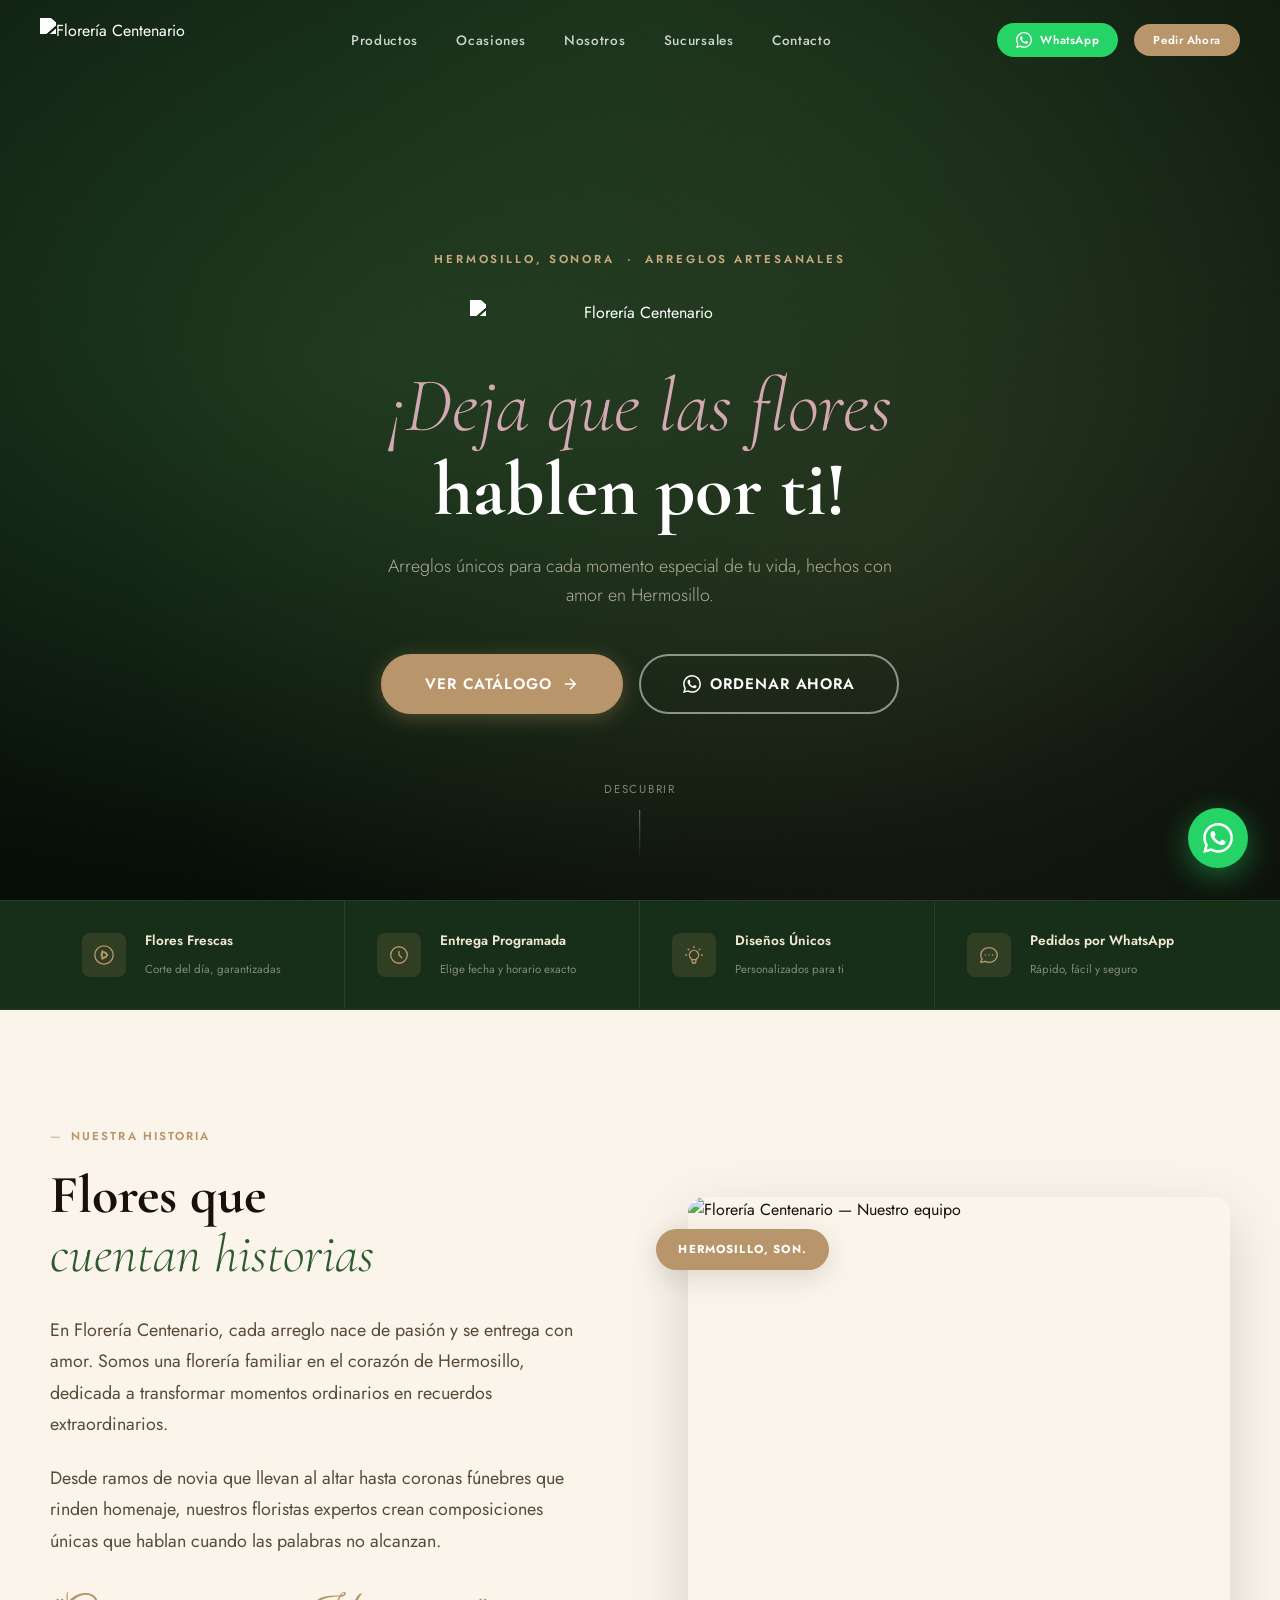
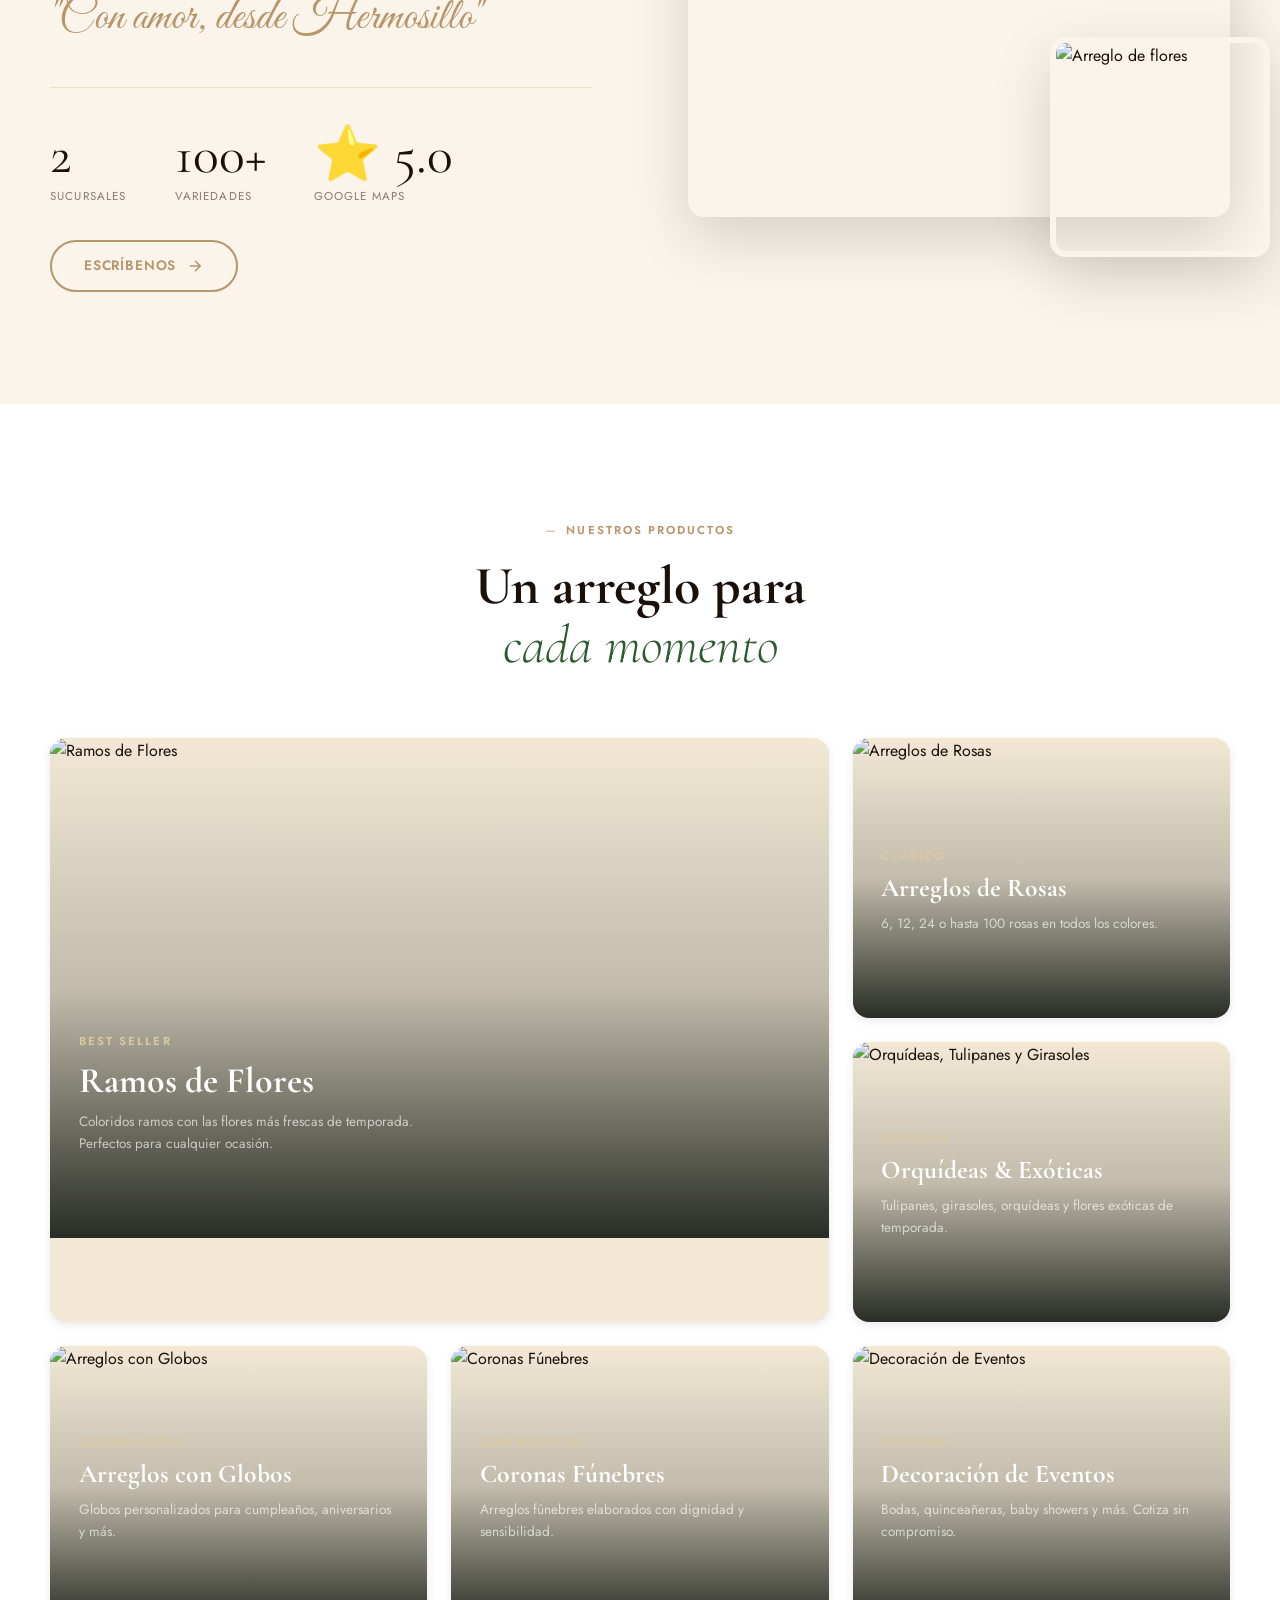
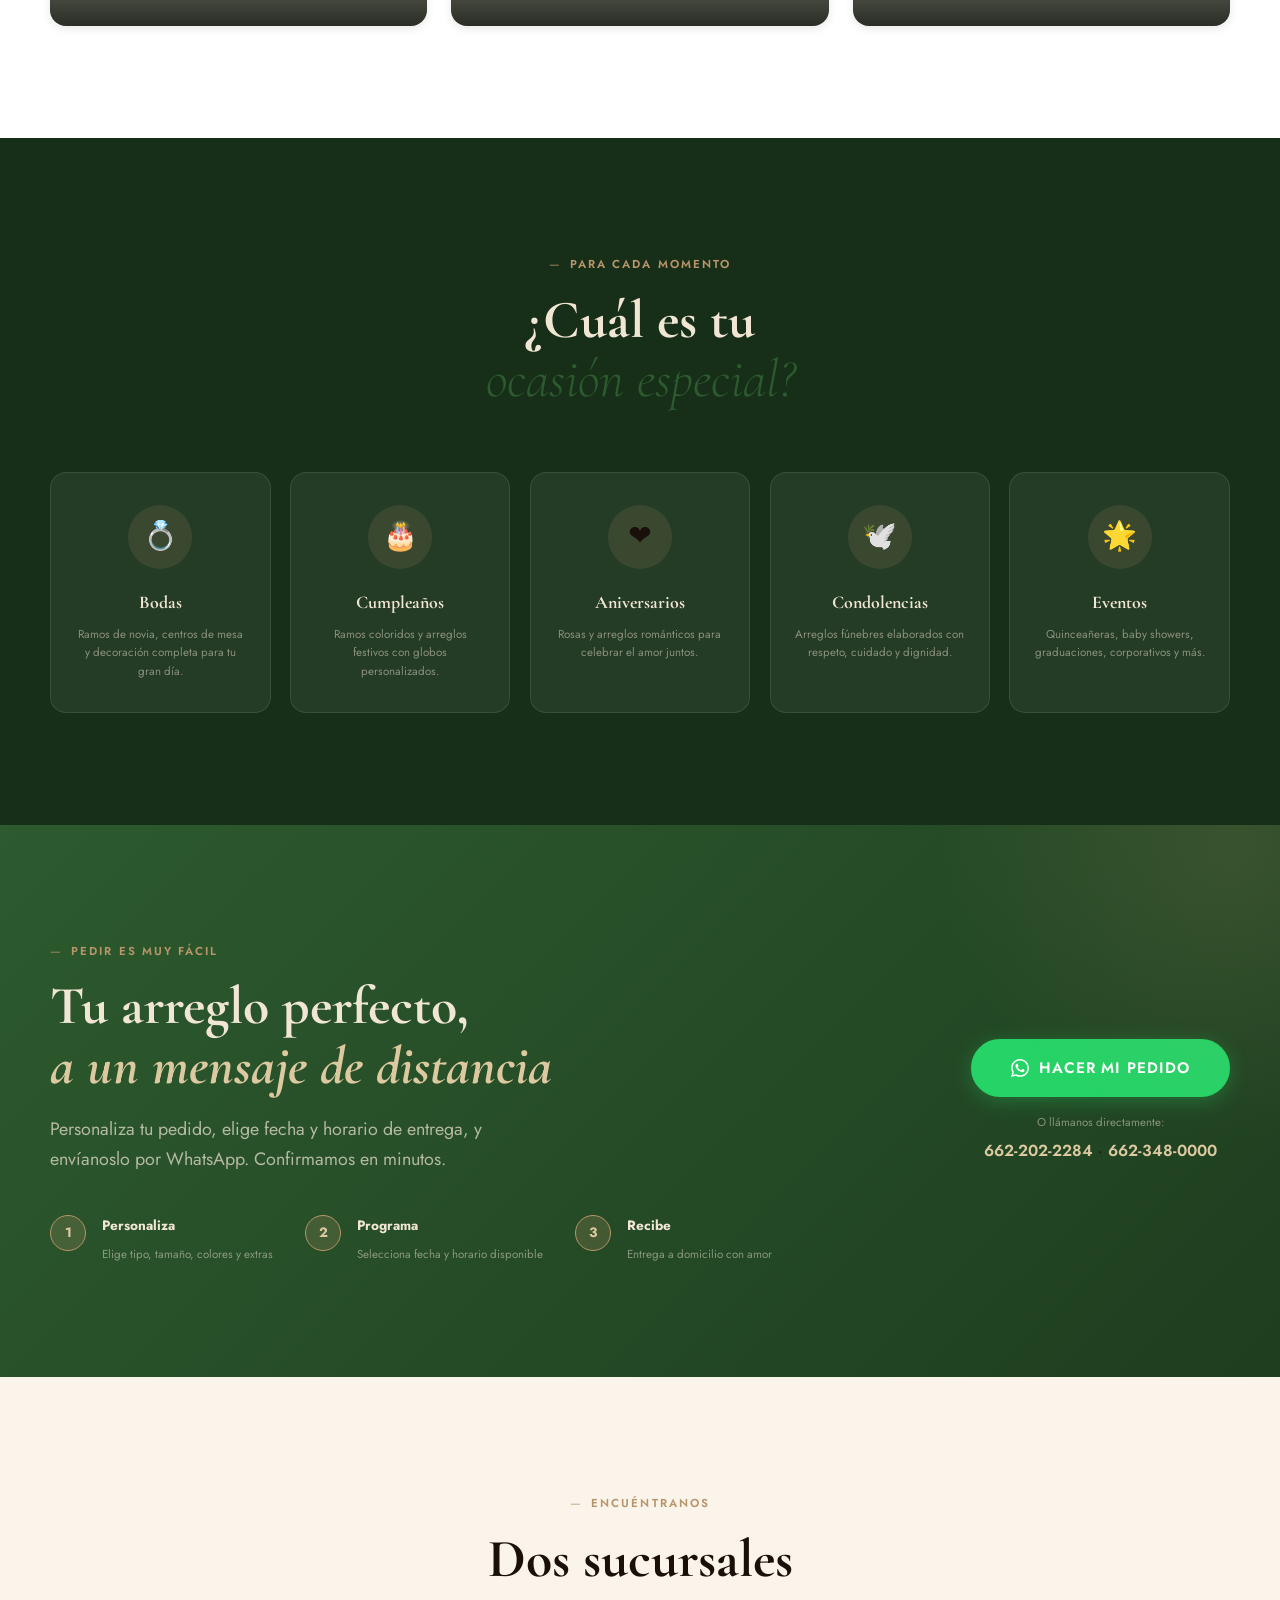
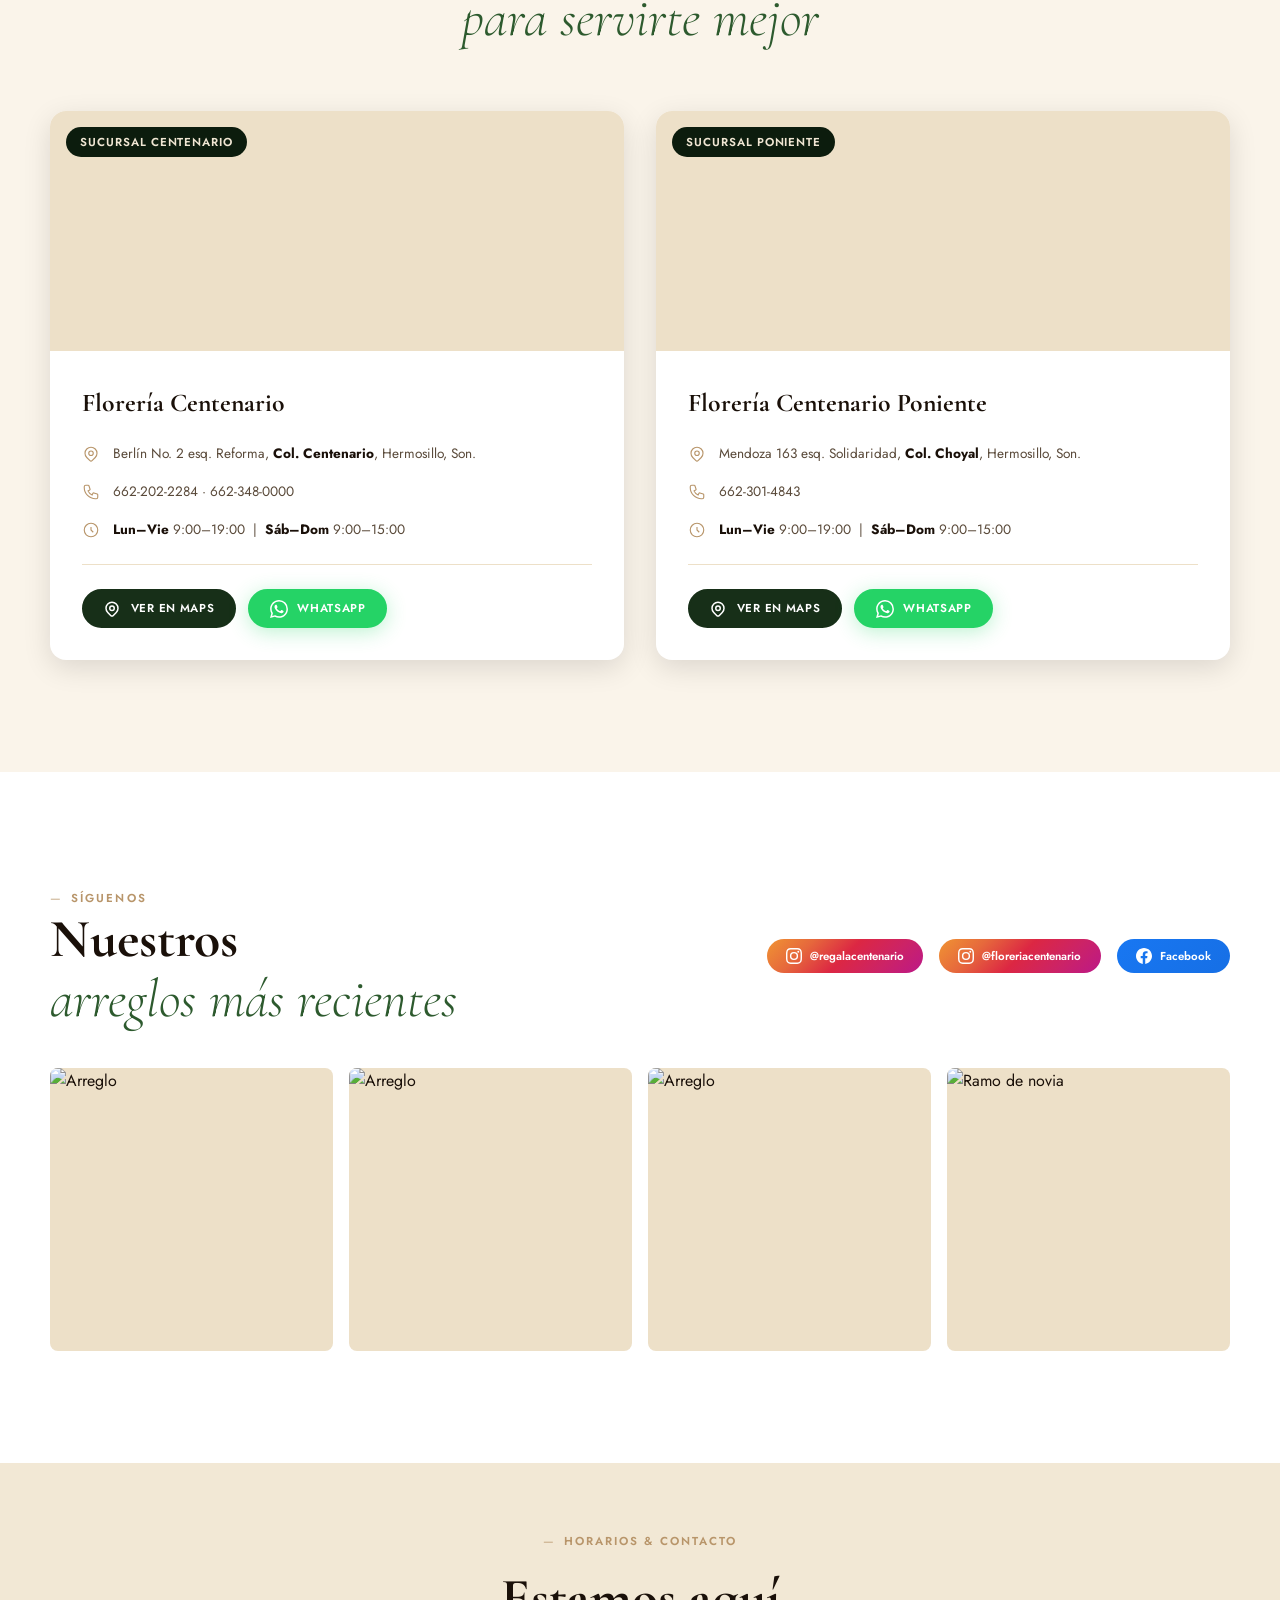
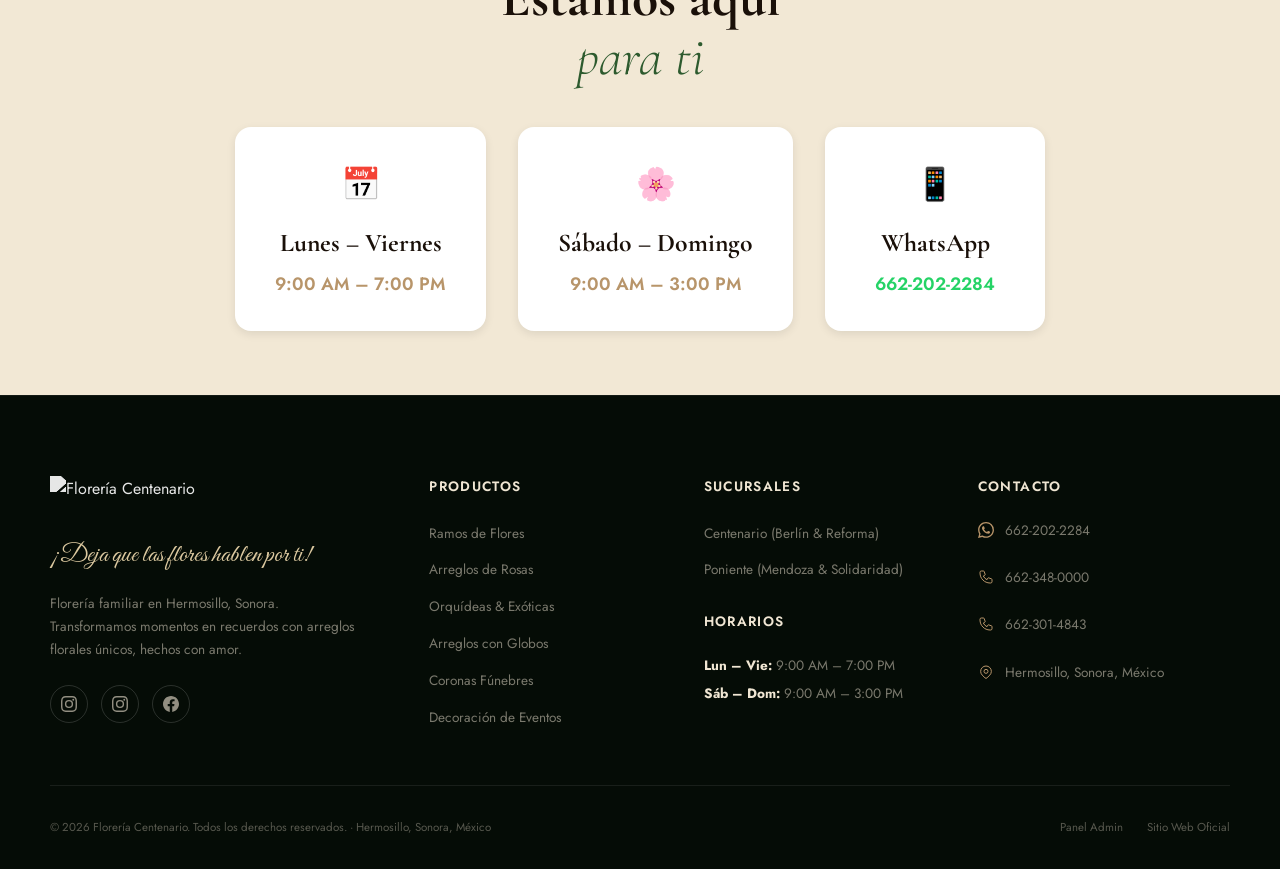
==== commit 81d20f42: "Fix broken images, hamburger menu, and upgrade to realistic SVG petals - Replace all 12 deprecated s" ====
--- a/index.html
+++ b/index.html
@@ -186,10 +186,10 @@
         </a>
       </div>
       <div class="about-image-wrap" data-reveal="right">
-        <img src="https://source.unsplash.com/featured/600x720/?florist,flowers,shop"
+        <img src="https://images.unsplash.com/photo-1531058240690-006c446962d8?w=700&auto=format&fit=crop&q=80"
              alt="Florería Centenario — Nuestro equipo" class="about-img-main">
         <div class="about-badge">Hermosillo, Son.</div>
-        <img src="https://source.unsplash.com/featured/300x300/?rose,bouquet,pink"
+        <img src="https://images.unsplash.com/photo-1559779080-6970e0186790?w=400&auto=format&fit=crop&q=80"
              alt="Arreglo de flores" class="about-img-accent">
       </div>
     </div>
@@ -210,7 +210,7 @@
       <!-- Featured: Ramos -->
       <div class="catalog-card featured" data-reveal="scale">
         <div class="card-img-wrap">
-          <img src="https://source.unsplash.com/featured/900x900/?colorful,flower,bouquet"
+          <img src="https://images.unsplash.com/photo-1548094967-e25a127d1f6d?w=900&auto=format&fit=crop&q=80"
                alt="Ramos de Flores" loading="lazy">
           <div class="card-overlay">
             <span class="card-cat">Best Seller</span>
@@ -227,7 +227,7 @@
       <!-- Rosas -->
       <div class="catalog-card" data-reveal="up" data-delay="2">
         <div class="card-img-wrap">
-          <img src="https://source.unsplash.com/featured/600x600/?red,roses,romantic"
+          <img src="https://images.unsplash.com/photo-1582794543139-8ac9cb0f7b11?w=600&auto=format&fit=crop&q=80"
                alt="Arreglos de Rosas" loading="lazy">
           <div class="card-overlay">
             <span class="card-cat">Clásico</span>
@@ -244,7 +244,7 @@
       <!-- Exóticas -->
       <div class="catalog-card" data-reveal="up" data-delay="3">
         <div class="card-img-wrap">
-          <img src="https://source.unsplash.com/featured/600x600/?orchid,tulip,sunflower"
+          <img src="https://images.unsplash.com/photo-1605996370592-b6f7a81e382e?w=600&auto=format&fit=crop&q=80"
                alt="Orquídeas, Tulipanes y Girasoles" loading="lazy">
           <div class="card-overlay">
             <span class="card-cat">Especial</span>
@@ -261,7 +261,7 @@
       <!-- Globos -->
       <div class="catalog-card" data-reveal="up" data-delay="2">
         <div class="card-img-wrap">
-          <img src="https://source.unsplash.com/featured/600x600/?balloon,flowers,celebration"
+          <img src="https://images.unsplash.com/photo-1523693916903-027d144a2b7d?w=600&auto=format&fit=crop&q=80"
                alt="Arreglos con Globos" loading="lazy">
           <div class="card-overlay">
             <span class="card-cat">Celebración</span>
@@ -278,7 +278,7 @@
       <!-- Coronas -->
       <div class="catalog-card" data-reveal="up" data-delay="3">
         <div class="card-img-wrap">
-          <img src="https://source.unsplash.com/featured/600x600/?white,flowers,wreath,memorial"
+          <img src="https://images.unsplash.com/photo-1560238786-aa5717f6ba63?w=600&auto=format&fit=crop&q=80"
                alt="Coronas Fúnebres" loading="lazy">
           <div class="card-overlay">
             <span class="card-cat">Con respeto</span>
@@ -295,7 +295,7 @@
       <!-- Eventos -->
       <div class="catalog-card" data-reveal="up" data-delay="4">
         <div class="card-img-wrap">
-          <img src="https://source.unsplash.com/featured/600x600/?wedding,flowers,decoration,event"
+          <img src="https://images.unsplash.com/photo-1618239265038-9e4c865fbd10?w=600&auto=format&fit=crop&q=80"
                alt="Decoración de Eventos" loading="lazy">
           <div class="card-overlay">
             <span class="card-cat">Eventos</span>
@@ -524,21 +524,21 @@
     </div>
     <div class="gallery-grid">
       <div class="gallery-item" data-reveal="scale" data-delay="1">
-        <img src="https://source.unsplash.com/featured/400x400/?pink,roses,bouquet" alt="Arreglo" loading="lazy">
+        <img src="https://images.unsplash.com/photo-1572454591674-2739f30d8c40?w=400&auto=format&fit=crop&q=80" alt="Arreglo" loading="lazy">
         <div class="gallery-item-overlay">
           <svg viewBox="0 0 24 24" fill="currentColor"><path d="M12 2.163c3.204 0 3.584.012 4.85.07..."/></svg>
         </div>
       </div>
       <div class="gallery-item" data-reveal="scale" data-delay="2">
-        <img src="https://source.unsplash.com/featured/400x400/?flowers,colorful,arrangement" alt="Arreglo" loading="lazy">
+        <img src="https://images.unsplash.com/photo-1610397648930-477b8c7f0943?w=400&auto=format&fit=crop&q=80" alt="Arreglo" loading="lazy">
         <div class="gallery-item-overlay"><svg viewBox="0 0 24 24" fill="none" stroke="white" stroke-width="2"><rect x="3" y="3" width="18" height="18" rx="3"/><circle cx="8.5" cy="8.5" r="1.5"/><path d="M21 15l-5-5L5 21"/></svg></div>
       </div>
       <div class="gallery-item" data-reveal="scale" data-delay="3">
-        <img src="https://source.unsplash.com/featured/400x400/?sunflower,bouquet,yellow" alt="Arreglo" loading="lazy">
+        <img src="https://images.unsplash.com/photo-1597848212624-a19eb35e2651?w=400&auto=format&fit=crop&q=80" alt="Arreglo" loading="lazy">
         <div class="gallery-item-overlay"><svg viewBox="0 0 24 24" fill="none" stroke="white" stroke-width="2"><rect x="3" y="3" width="18" height="18" rx="3"/><circle cx="8.5" cy="8.5" r="1.5"/><path d="M21 15l-5-5L5 21"/></svg></div>
       </div>
       <div class="gallery-item" data-reveal="scale" data-delay="4">
-        <img src="https://source.unsplash.com/featured/400x400/?wedding,bridal,bouquet" alt="Ramo de novia" loading="lazy">
+        <img src="https://images.unsplash.com/photo-1480511361210-b1b966c8d614?w=400&auto=format&fit=crop&q=80" alt="Ramo de novia" loading="lazy">
         <div class="gallery-item-overlay"><svg viewBox="0 0 24 24" fill="none" stroke="white" stroke-width="2"><rect x="3" y="3" width="18" height="18" rx="3"/><circle cx="8.5" cy="8.5" r="1.5"/><path d="M21 15l-5-5L5 21"/></svg></div>
       </div>
     </div>
@@ -727,13 +727,5 @@
 
 <script src="assets/js/availability.js"></script>
 <script src="assets/js/app.js"></script>
-<!-- Hamburger wiring -->
-<script>
-  document.getElementById('nav-hamburger').addEventListener('click', () => {
-    document.getElementById('nav-hamburger').classList.toggle('open');
-    document.getElementById('mobile-menu').classList.toggle('open');
-    document.body.style.overflow = document.getElementById('mobile-menu').classList.contains('open') ? 'hidden' : '';
-  });
-</script>
 </body>
 </html>
